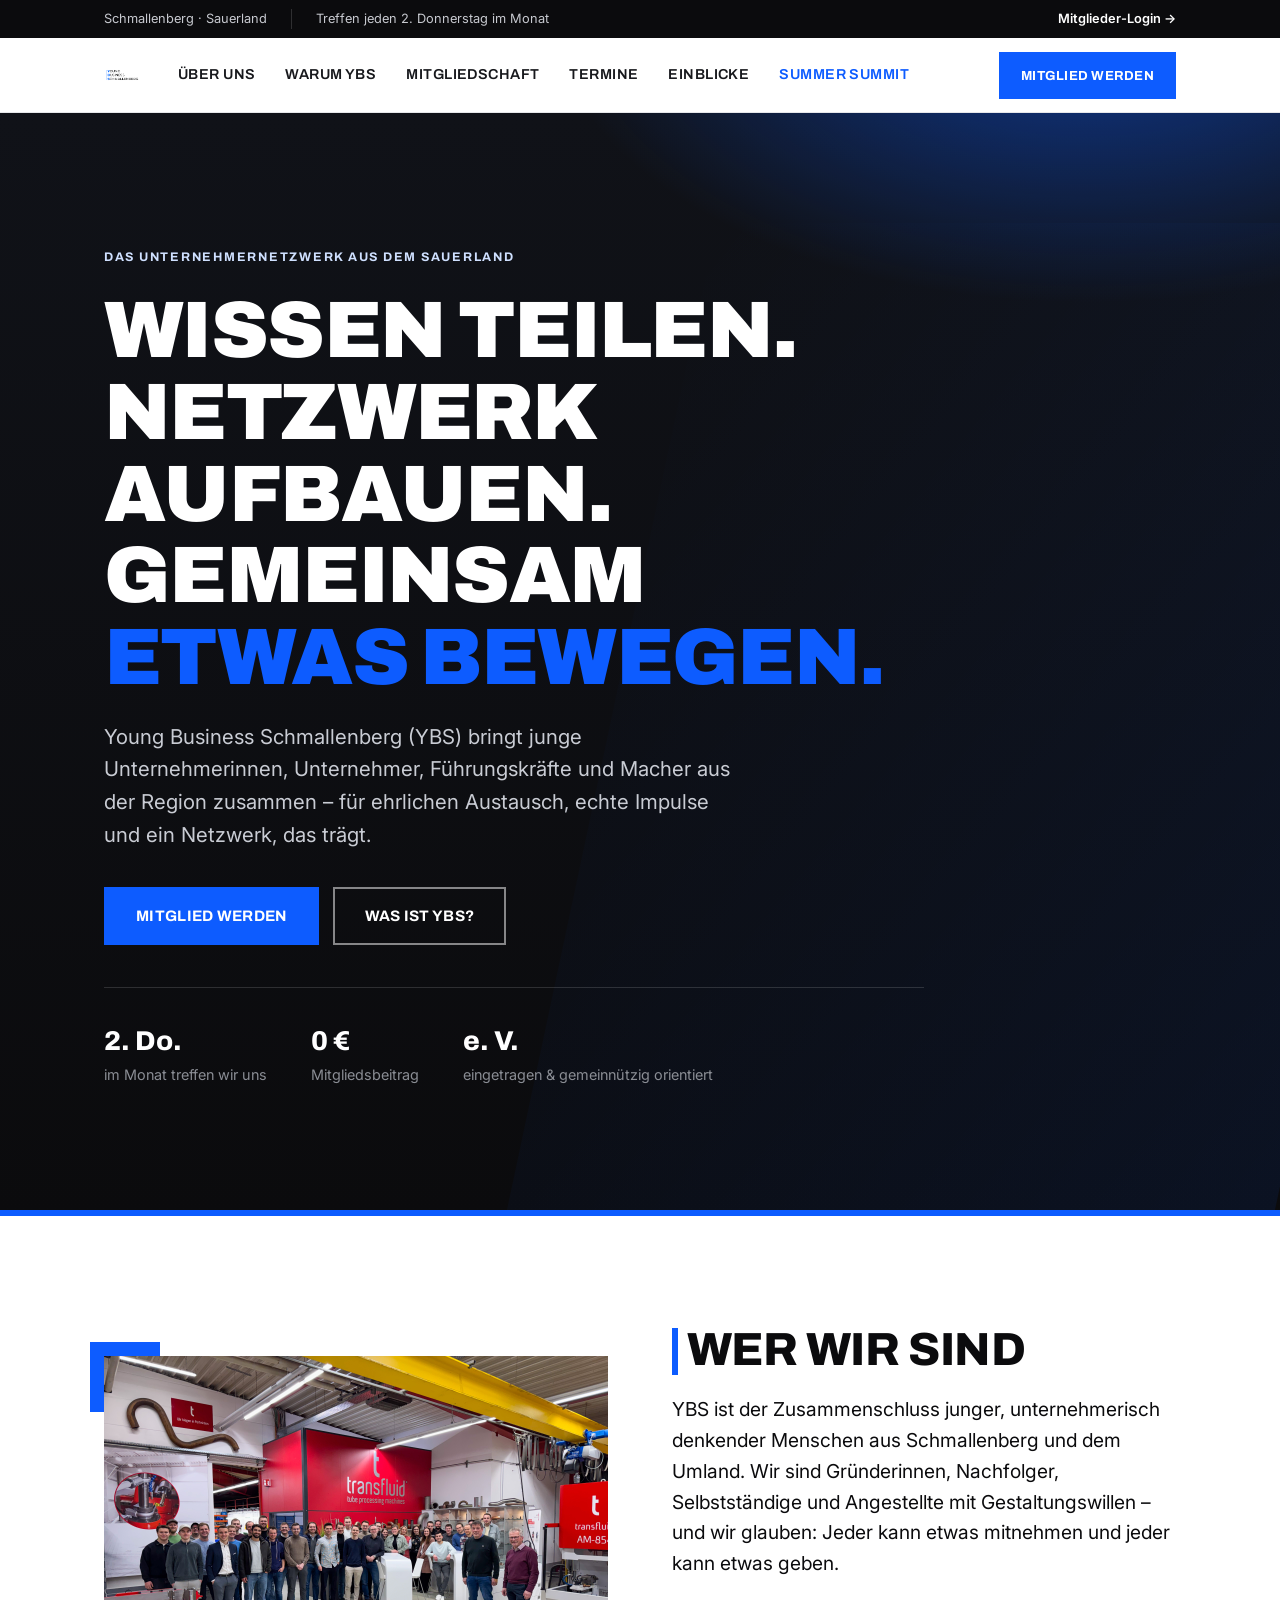
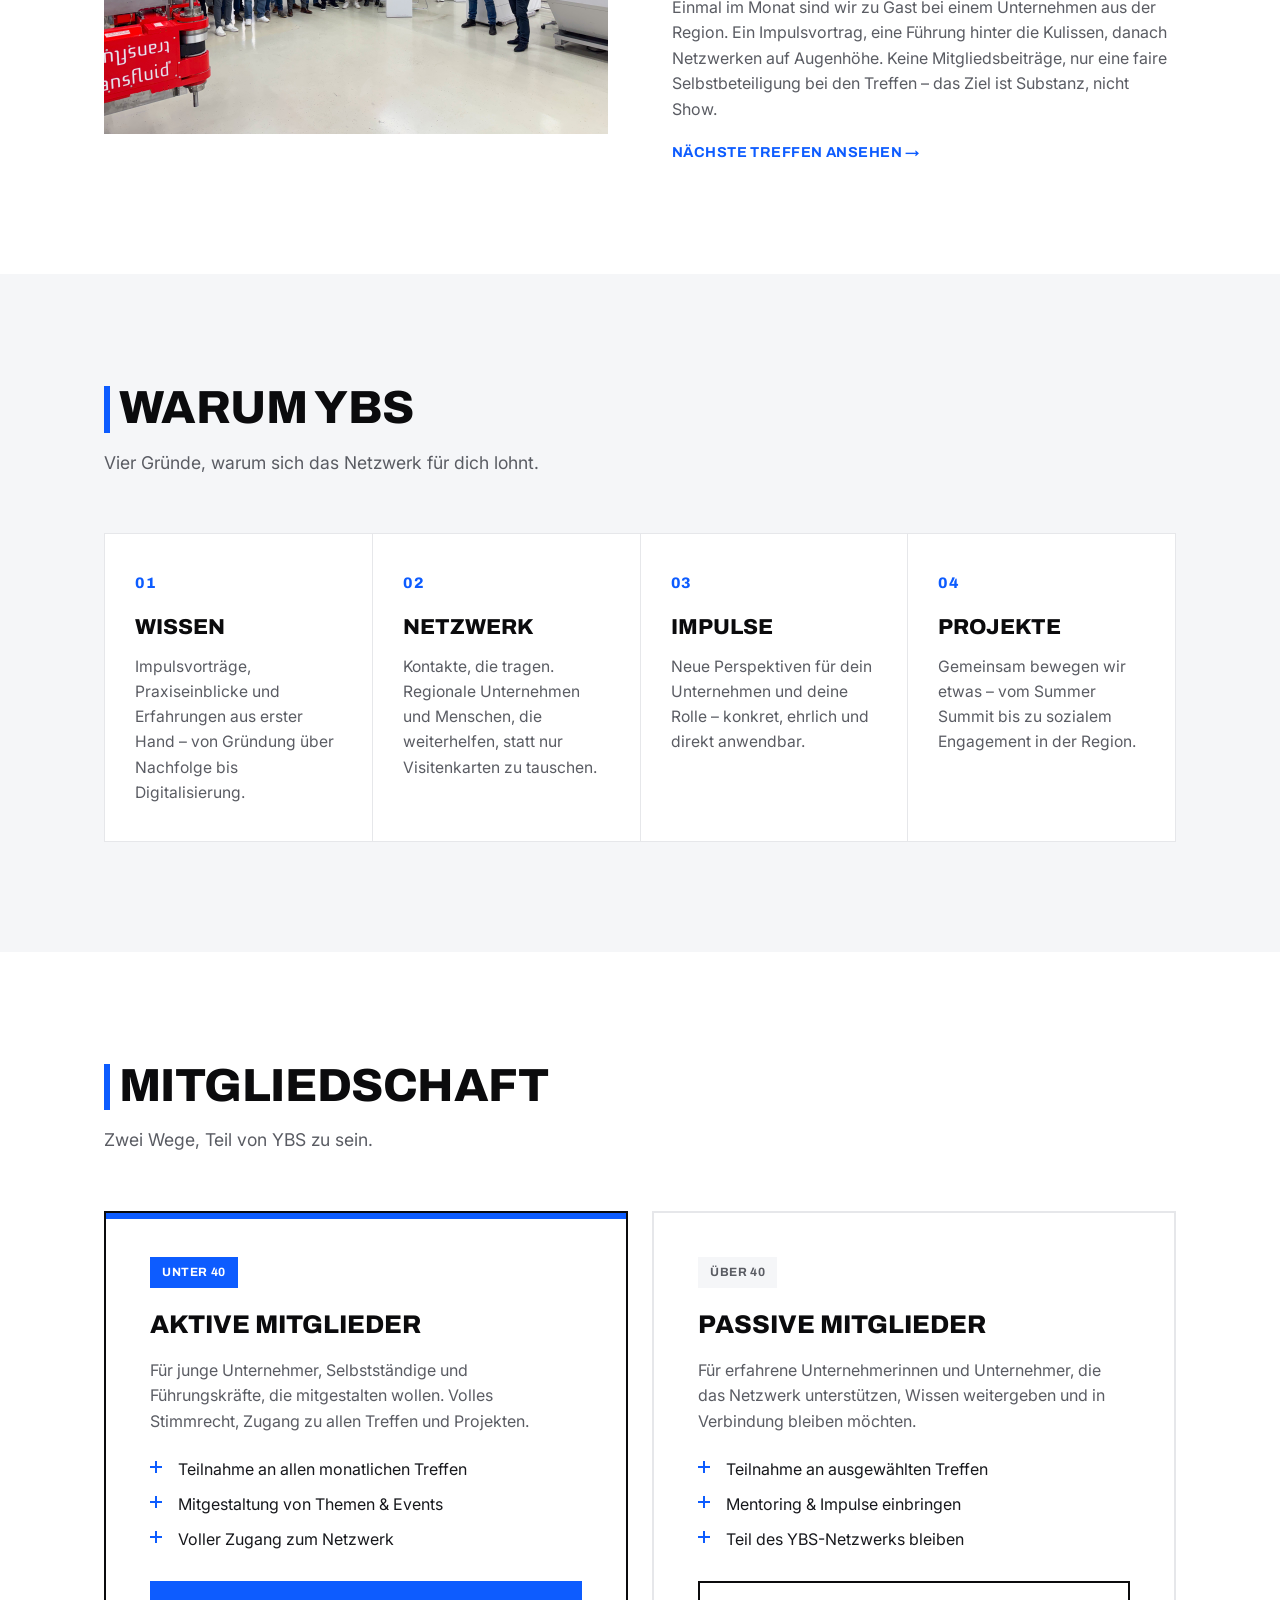
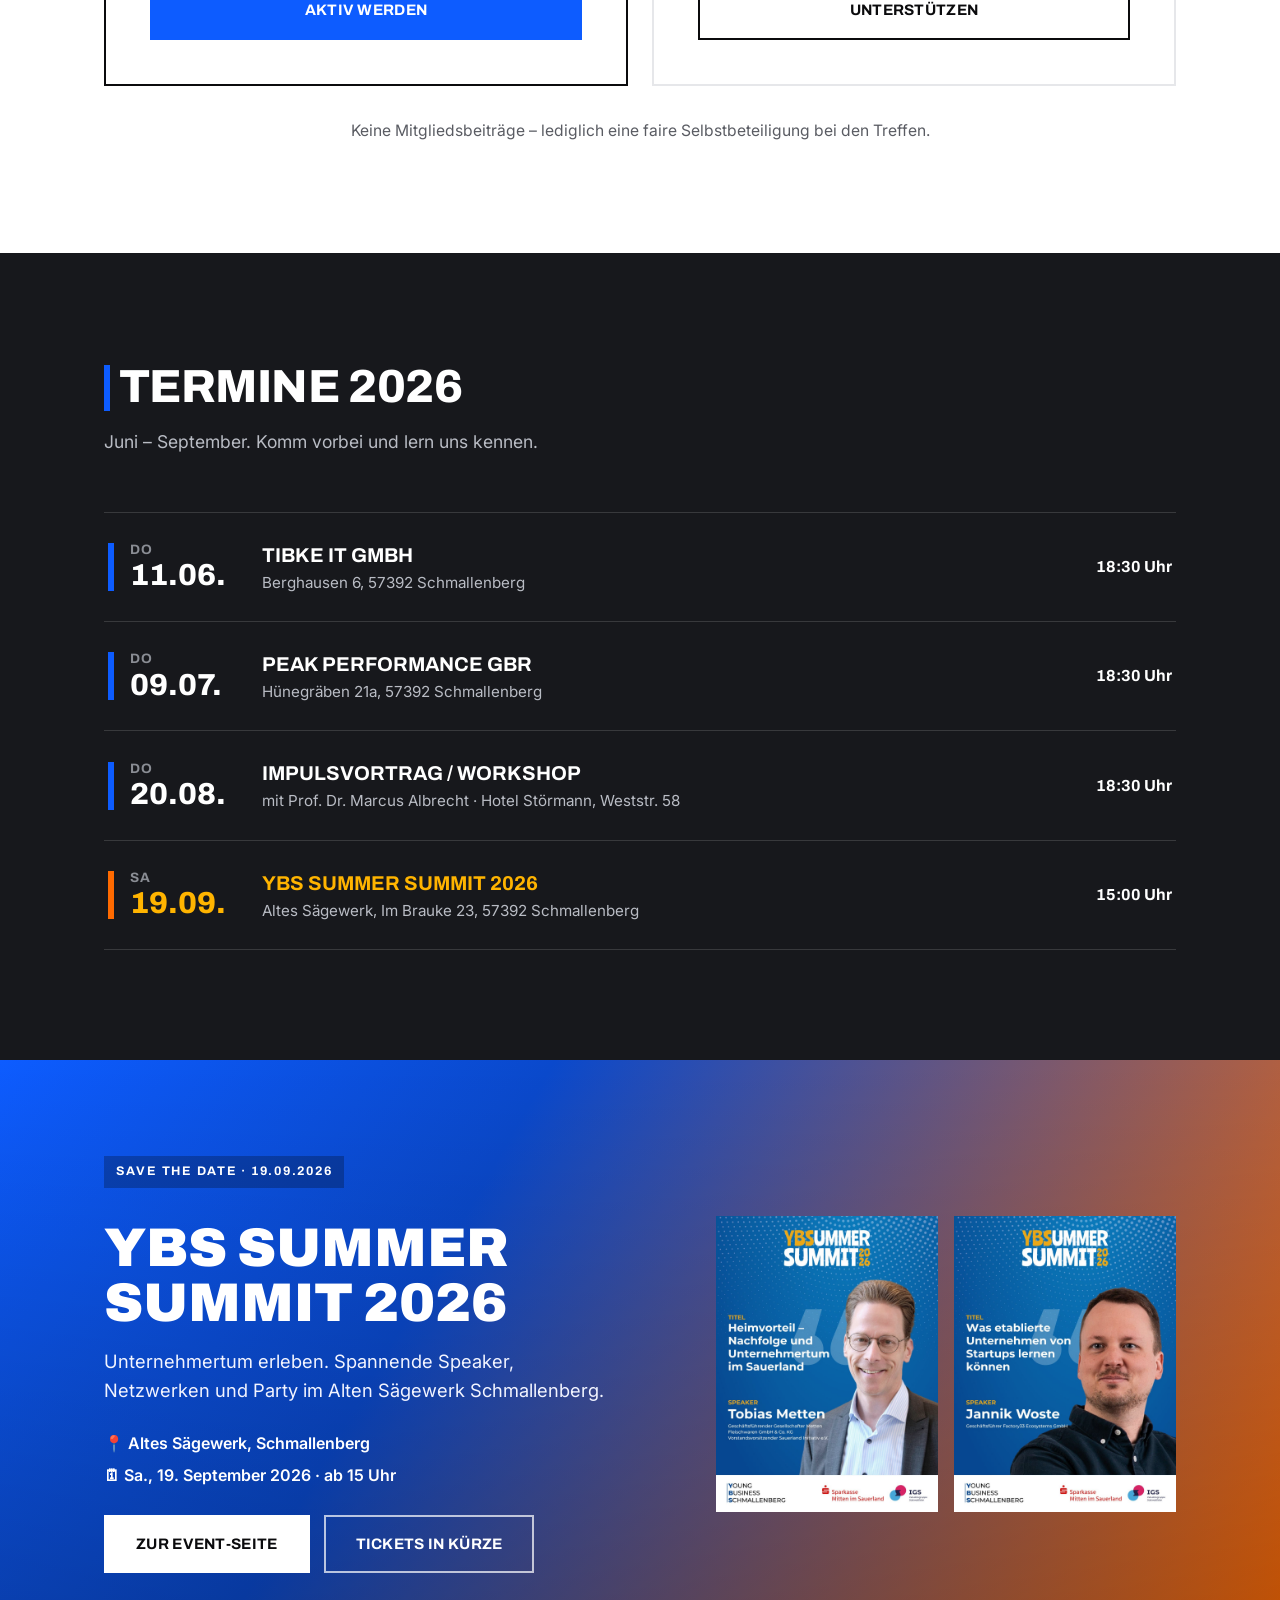
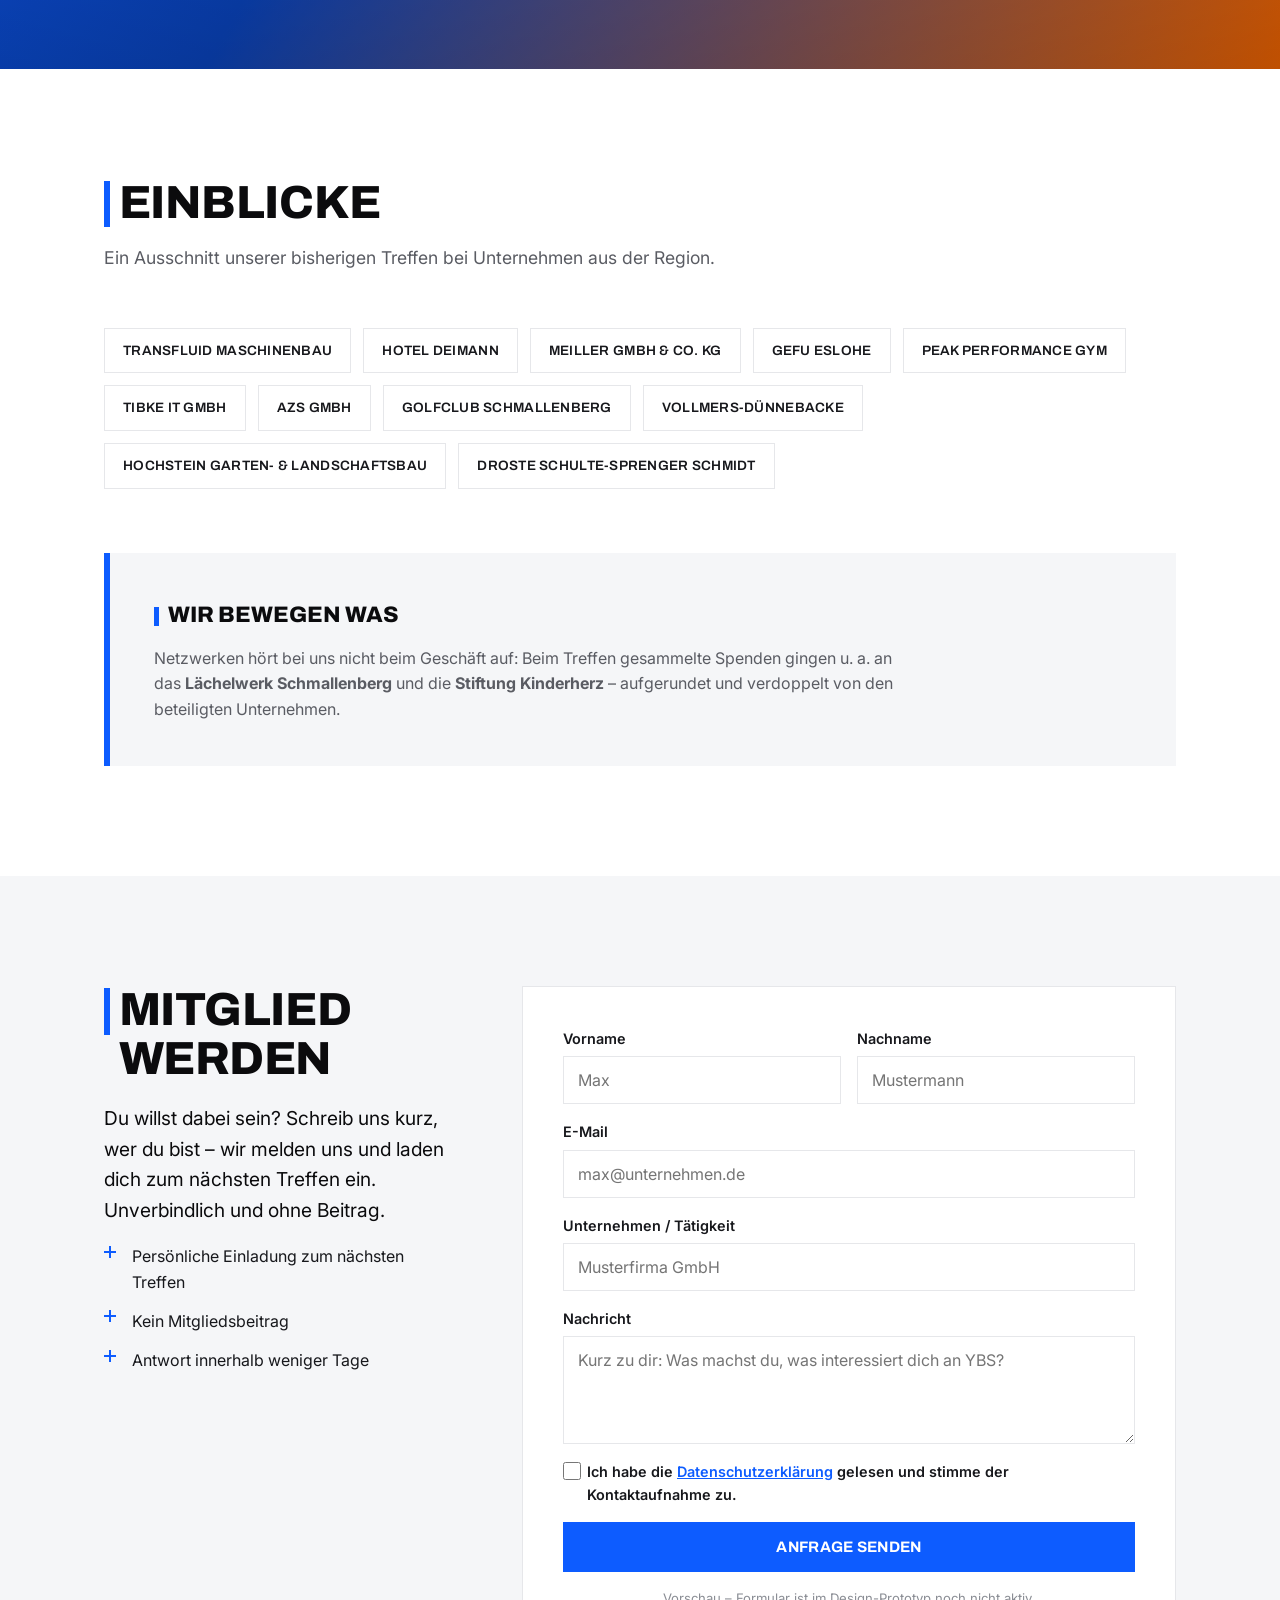
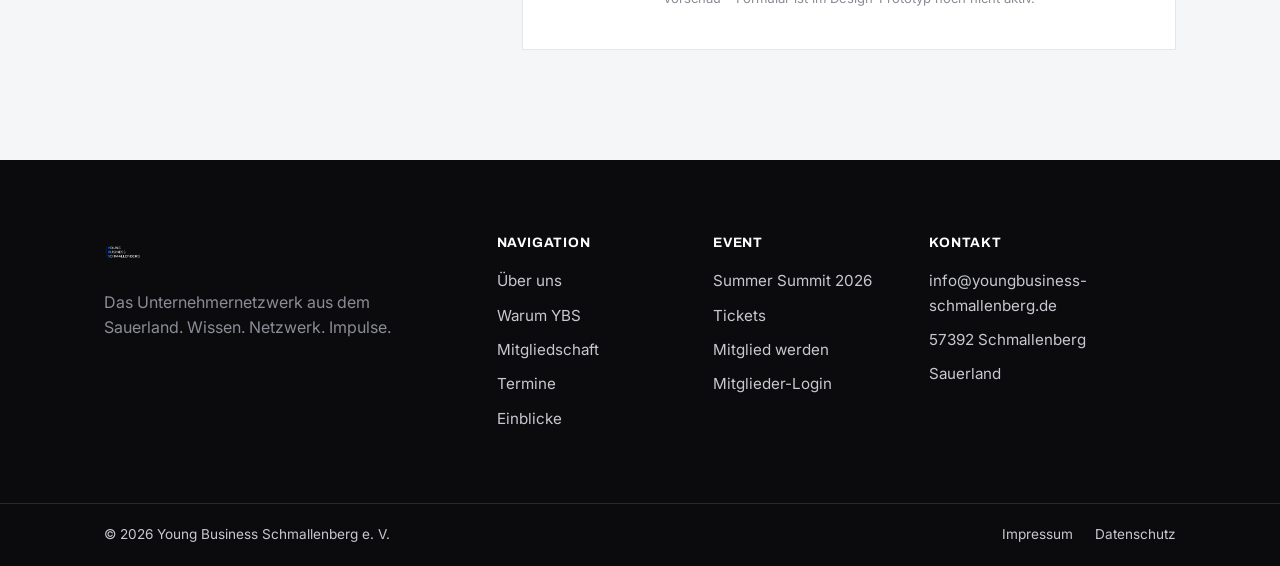
==== hauptseite.html @ 800a314a "Event-Seite als Startseite der Subdomain; YBS-Hauptseite als hauptseite.html in Reserve Co-Authored-" ====
<!doctype html>
<html lang="de">
<head>
  <meta charset="utf-8" />
  <meta name="viewport" content="width=device-width, initial-scale=1" />
  <title>Young Business Schmallenberg – Wissen. Netzwerk. Impulse.</title>
  <meta name="description" content="Young Business Schmallenberg (YBS) – das Netzwerk für junge Unternehmerinnen, Unternehmer und Macher im Sauerland. Wissen teilen, Netzwerk aufbauen, gemeinsam etwas bewegen." />
  <link rel="preconnect" href="https://fonts.googleapis.com" />
  <link rel="preconnect" href="https://fonts.gstatic.com" crossorigin />
  <link href="https://fonts.googleapis.com/css2?family=Archivo:wght@400;500;600;700;800;900&family=Inter:wght@400;500;600;700&display=swap" rel="stylesheet" />
  <link rel="stylesheet" href="styles.css" />
</head>
<body>

  <!-- ===== TOP BAR ===== -->
  <div class="topbar">
    <div class="container topbar__inner">
      <span class="topbar__item">Schmallenberg · Sauerland</span>
      <span class="topbar__item">Treffen jeden 2. Donnerstag im Monat</span>
      <a class="topbar__item topbar__login" href="#">Mitglieder-Login →</a>
    </div>
  </div>

  <!-- ===== HEADER / NAV ===== -->
  <header class="header" id="top">
    <div class="container header__inner">
      <a class="brand" href="#top" aria-label="Young Business Schmallenberg Startseite">
        <img src="assets/logo-ybs.png" alt="Young Business Schmallenberg" class="brand__logo" />
      </a>

      <nav class="nav" aria-label="Hauptnavigation">
        <a href="#ueber-uns">Über uns</a>
        <a href="#warum">Warum YBS</a>
        <a href="#mitgliedschaft">Mitgliedschaft</a>
        <a href="#termine">Termine</a>
        <a href="#einblicke">Einblicke</a>
        <a href="#summer-summit" class="nav__accent">Summer Summit</a>
      </nav>

      <div class="header__actions">
        <a href="#mitglied-werden" class="btn btn--primary btn--sm">Mitglied werden</a>
        <button class="nav-toggle" aria-label="Menü öffnen" aria-expanded="false">
          <span></span><span></span><span></span>
        </button>
      </div>
    </div>
  </header>

  <!-- ===== HERO ===== -->
  <section class="hero">
    <div class="container hero__inner">
      <div class="hero__content">
        <span class="eyebrow eyebrow--light">Das Unternehmernetzwerk aus dem Sauerland</span>
        <h1 class="hero__title">
          Wissen teilen.<br />
          Netzwerk aufbauen.<br />
          Gemeinsam <span class="accent-word">etwas bewegen.</span>
        </h1>
        <p class="hero__lead">
          Young Business Schmallenberg (YBS) bringt junge Unternehmerinnen,
          Unternehmer, Führungskräfte und Macher aus der Region zusammen –
          für ehrlichen Austausch, echte Impulse und ein Netzwerk, das trägt.
        </p>
        <div class="hero__actions">
          <a href="#mitglied-werden" class="btn btn--primary">Mitglied werden</a>
          <a href="#warum" class="btn btn--ghost-light">Was ist YBS?</a>
        </div>
        <ul class="hero__stats">
          <li><strong>2.&nbsp;Do.</strong><span>im Monat treffen wir uns</span></li>
          <li><strong>0&nbsp;€</strong><span>Mitgliedsbeitrag</span></li>
          <li><strong>e.&nbsp;V.</strong><span>eingetragen &amp; gemeinnützig orientiert</span></li>
        </ul>
      </div>
    </div>
    <div class="hero__bar"></div>
  </section>

  <!-- ===== ÜBER UNS ===== -->
  <section class="section" id="ueber-uns">
    <div class="container grid-2">
      <div class="media">
        <img src="assets/gruppe-transfluid.jpg" alt="YBS Gruppe beim Firmenbesuch" />
      </div>
      <div class="grid-2__text">
        <h2 class="headline"><span class="bar"></span>Wer wir sind</h2>
        <p class="lead">
          YBS ist der Zusammenschluss junger, unternehmerisch denkender Menschen
          aus Schmallenberg und dem Umland. Wir sind Gründerinnen, Nachfolger,
          Selbstständige und Angestellte mit Gestaltungswillen – und wir glauben:
          Jeder kann etwas mitnehmen und jeder kann etwas geben.
        </p>
        <p>
          Einmal im Monat sind wir zu Gast bei einem Unternehmen aus der Region.
          Ein Impulsvortrag, eine Führung hinter die Kulissen, danach Netzwerken
          auf Augenhöhe. Keine Mitgliedsbeiträge, nur eine faire Selbstbeteiligung
          bei den Treffen – das Ziel ist Substanz, nicht Show.
        </p>
        <a href="#termine" class="link-arrow">Nächste Treffen ansehen →</a>
      </div>
    </div>
  </section>

  <!-- ===== WARUM YBS ===== -->
  <section class="section section--tint" id="warum">
    <div class="container">
      <div class="section__head">
        <h2 class="headline"><span class="bar"></span>Warum YBS</h2>
        <p class="section__sub">Vier Gründe, warum sich das Netzwerk für dich lohnt.</p>
      </div>
      <div class="cards">
        <article class="card">
          <span class="card__num">01</span>
          <h3>Wissen</h3>
          <p>Impulsvorträge, Praxiseinblicke und Erfahrungen aus erster Hand – von Gründung über Nachfolge bis Digitalisierung.</p>
        </article>
        <article class="card">
          <span class="card__num">02</span>
          <h3>Netzwerk</h3>
          <p>Kontakte, die tragen. Regionale Unternehmen und Menschen, die weiterhelfen, statt nur Visitenkarten zu tauschen.</p>
        </article>
        <article class="card">
          <span class="card__num">03</span>
          <h3>Impulse</h3>
          <p>Neue Perspektiven für dein Unternehmen und deine Rolle – konkret, ehrlich und direkt anwendbar.</p>
        </article>
        <article class="card">
          <span class="card__num">04</span>
          <h3>Projekte</h3>
          <p>Gemeinsam bewegen wir etwas – vom Summer Summit bis zu sozialem Engagement in der Region.</p>
        </article>
      </div>
    </div>
  </section>

  <!-- ===== MITGLIEDSCHAFT ===== -->
  <section class="section" id="mitgliedschaft">
    <div class="container">
      <div class="section__head">
        <h2 class="headline"><span class="bar"></span>Mitgliedschaft</h2>
        <p class="section__sub">Zwei Wege, Teil von YBS zu sein.</p>
      </div>
      <div class="tiers">
        <article class="tier tier--active">
          <span class="tier__tag">Unter 40</span>
          <h3>Aktive Mitglieder</h3>
          <p>Für junge Unternehmer, Selbstständige und Führungskräfte, die mitgestalten wollen. Volles Stimmrecht, Zugang zu allen Treffen und Projekten.</p>
          <ul class="ticks">
            <li>Teilnahme an allen monatlichen Treffen</li>
            <li>Mitgestaltung von Themen &amp; Events</li>
            <li>Voller Zugang zum Netzwerk</li>
          </ul>
          <a href="#mitglied-werden" class="btn btn--primary btn--block">Aktiv werden</a>
        </article>
        <article class="tier">
          <span class="tier__tag">Über 40</span>
          <h3>Passive Mitglieder</h3>
          <p>Für erfahrene Unternehmerinnen und Unternehmer, die das Netzwerk unterstützen, Wissen weitergeben und in Verbindung bleiben möchten.</p>
          <ul class="ticks">
            <li>Teilnahme an ausgewählten Treffen</li>
            <li>Mentoring &amp; Impulse einbringen</li>
            <li>Teil des YBS-Netzwerks bleiben</li>
          </ul>
          <a href="#mitglied-werden" class="btn btn--outline btn--block">Unterstützen</a>
        </article>
      </div>
      <p class="tiers__note">Keine Mitgliedsbeiträge – lediglich eine faire Selbstbeteiligung bei den Treffen.</p>
    </div>
  </section>

  <!-- ===== TERMINE ===== -->
  <section class="section section--dark" id="termine">
    <div class="container">
      <div class="section__head section__head--light">
        <h2 class="headline headline--light"><span class="bar"></span>Termine 2026</h2>
        <p class="section__sub section__sub--light">Juni – September. Komm vorbei und lern uns kennen.</p>
      </div>
      <ul class="termine">
        <li class="termin">
          <div class="termin__date"><span class="termin__day">DO</span><span class="termin__num">11.06.</span></div>
          <div class="termin__body">
            <h3>Tibke IT GmbH</h3>
            <p>Berghausen 6, 57392 Schmallenberg</p>
          </div>
          <div class="termin__time">18:30 Uhr</div>
        </li>
        <li class="termin">
          <div class="termin__date"><span class="termin__day">DO</span><span class="termin__num">09.07.</span></div>
          <div class="termin__body">
            <h3>Peak Performance GbR</h3>
            <p>Hünegräben 21a, 57392 Schmallenberg</p>
          </div>
          <div class="termin__time">18:30 Uhr</div>
        </li>
        <li class="termin">
          <div class="termin__date"><span class="termin__day">DO</span><span class="termin__num">20.08.</span></div>
          <div class="termin__body">
            <h3>Impulsvortrag / Workshop</h3>
            <p>mit Prof. Dr. Marcus Albrecht · Hotel Störmann, Weststr. 58</p>
          </div>
          <div class="termin__time">18:30 Uhr</div>
        </li>
        <li class="termin termin--highlight">
          <div class="termin__date"><span class="termin__day">SA</span><span class="termin__num">19.09.</span></div>
          <div class="termin__body">
            <h3>YBS Summer Summit 2026</h3>
            <p>Altes Sägewerk, Im Brauke 23, 57392 Schmallenberg</p>
          </div>
          <div class="termin__time">15:00 Uhr</div>
        </li>
      </ul>
    </div>
  </section>

  <!-- ===== SUMMER SUMMIT CTA ===== -->
  <section class="summit" id="summer-summit">
    <div class="container summit__inner">
      <div class="summit__content">
        <span class="eyebrow eyebrow--summit">Save the Date · 19.09.2026</span>
        <h2 class="summit__title">YBS Summer Summit 2026</h2>
        <p class="summit__lead">Unternehmertum erleben. Spannende Speaker, Netzwerken und Party im Alten Sägewerk Schmallenberg.</p>
        <div class="summit__meta">
          <span>📍 Altes Sägewerk, Schmallenberg</span>
          <span>🗓 Sa., 19. September 2026 · ab 15 Uhr</span>
        </div>
        <div class="summit__actions">
          <a href="index.html" class="btn btn--summit">Zur Event-Seite</a>
          <a href="index.html#tickets" class="btn btn--ghost-summit">Tickets in Kürze</a>
        </div>
      </div>
      <div class="summit__speakers">
        <figure class="speaker">
          <img src="assets/ss-speaker-metten.jpg" alt="Speaker Tobias Metten – YBS Summer Summit 2026" />
        </figure>
        <figure class="speaker">
          <img src="assets/ss-speaker-woste.jpg" alt="Speaker Jannik Woste – YBS Summer Summit 2026" />
        </figure>
      </div>
    </div>
  </section>

  <!-- ===== EINBLICKE ===== -->
  <section class="section" id="einblicke">
    <div class="container">
      <div class="section__head">
        <h2 class="headline"><span class="bar"></span>Einblicke</h2>
        <p class="section__sub">Ein Ausschnitt unserer bisherigen Treffen bei Unternehmen aus der Region.</p>
      </div>
      <div class="chips">
        <span class="chip">transfluid Maschinenbau</span>
        <span class="chip">Hotel Deimann</span>
        <span class="chip">MEILLER GmbH &amp; Co. KG</span>
        <span class="chip">GEFU Eslohe</span>
        <span class="chip">PEAK Performance Gym</span>
        <span class="chip">Tibke IT GmbH</span>
        <span class="chip">AZS GmbH</span>
        <span class="chip">Golfclub Schmallenberg</span>
        <span class="chip">Vollmers-Dünnebacke</span>
        <span class="chip">Hochstein Garten- &amp; Landschaftsbau</span>
        <span class="chip">Droste Schulte-Sprenger Schmidt</span>
      </div>
      <div class="engagement">
        <h3><span class="bar bar--sm"></span>Wir bewegen was</h3>
        <p>Netzwerken hört bei uns nicht beim Geschäft auf: Beim Treffen gesammelte Spenden gingen u.&nbsp;a. an das <strong>Lächelwerk Schmallenberg</strong> und die <strong>Stiftung Kinderherz</strong> – aufgerundet und verdoppelt von den beteiligten Unternehmen.</p>
      </div>
    </div>
  </section>

  <!-- ===== MITGLIED WERDEN ===== -->
  <section class="section section--tint" id="mitglied-werden">
    <div class="container grid-2 grid-2--form">
      <div class="grid-2__text">
        <h2 class="headline"><span class="bar"></span>Mitglied werden</h2>
        <p class="lead">Du willst dabei sein? Schreib uns kurz, wer du bist – wir melden uns und laden dich zum nächsten Treffen ein. Unverbindlich und ohne Beitrag.</p>
        <ul class="ticks ticks--spaced">
          <li>Persönliche Einladung zum nächsten Treffen</li>
          <li>Kein Mitgliedsbeitrag</li>
          <li>Antwort innerhalb weniger Tage</li>
        </ul>
      </div>
      <form class="form" onsubmit="return false;">
        <div class="form__row">
          <label>Vorname
            <input type="text" name="vorname" placeholder="Max" />
          </label>
          <label>Nachname
            <input type="text" name="nachname" placeholder="Mustermann" />
          </label>
        </div>
        <label>E-Mail
          <input type="email" name="email" placeholder="max@unternehmen.de" />
        </label>
        <label>Unternehmen / Tätigkeit
          <input type="text" name="firma" placeholder="Musterfirma GmbH" />
        </label>
        <label>Nachricht
          <textarea name="nachricht" rows="4" placeholder="Kurz zu dir: Was machst du, was interessiert dich an YBS?"></textarea>
        </label>
        <label class="checkbox">
          <input type="checkbox" name="datenschutz" />
          <span>Ich habe die <a href="#">Datenschutzerklärung</a> gelesen und stimme der Kontaktaufnahme zu.</span>
        </label>
        <button type="submit" class="btn btn--primary btn--block">Anfrage senden</button>
        <p class="form__hint">Vorschau – Formular ist im Design-Prototyp noch nicht aktiv.</p>
      </form>
    </div>
  </section>

  <!-- ===== FOOTER ===== -->
  <footer class="footer">
    <div class="container footer__inner">
      <div class="footer__brand">
        <img src="assets/logo-ybs-weiss.png" alt="Young Business Schmallenberg" class="footer__logo" />
        <p>Das Unternehmernetzwerk aus dem Sauerland. Wissen. Netzwerk. Impulse.</p>
      </div>
      <div class="footer__col">
        <h4>Navigation</h4>
        <ul>
          <li><a href="#ueber-uns">Über uns</a></li>
          <li><a href="#warum">Warum YBS</a></li>
          <li><a href="#mitgliedschaft">Mitgliedschaft</a></li>
          <li><a href="#termine">Termine</a></li>
          <li><a href="#einblicke">Einblicke</a></li>
        </ul>
      </div>
      <div class="footer__col">
        <h4>Event</h4>
        <ul>
          <li><a href="index.html">Summer Summit 2026</a></li>
          <li><a href="index.html#tickets">Tickets</a></li>
          <li><a href="#mitglied-werden">Mitglied werden</a></li>
          <li><a href="#">Mitglieder-Login</a></li>
        </ul>
      </div>
      <div class="footer__col">
        <h4>Kontakt</h4>
        <ul>
          <li><a href="mailto:info@youngbusiness-schmallenberg.de">info@youngbusiness-schmallenberg.de</a></li>
          <li>57392 Schmallenberg</li>
          <li>Sauerland</li>
        </ul>
      </div>
    </div>
    <div class="footer__bottom">
      <div class="container footer__bottom-inner">
        <span>© 2026 Young Business Schmallenberg e.&nbsp;V.</span>
        <nav class="footer__legal">
          <a href="#">Impressum</a>
          <a href="#">Datenschutz</a>
        </nav>
      </div>
    </div>
  </footer>

  <script>
    // Mobile-Navigation
    const toggle = document.querySelector('.nav-toggle');
    const nav = document.querySelector('.nav');
    toggle.addEventListener('click', () => {
      const open = document.body.classList.toggle('nav-open');
      toggle.setAttribute('aria-expanded', open);
    });
    nav.addEventListener('click', (e) => {
      if (e.target.tagName === 'A') {
        document.body.classList.remove('nav-open');
        toggle.setAttribute('aria-expanded', false);
      }
    });

    // Header-Schatten beim Scrollen
    const header = document.querySelector('.header');
    const onScroll = () => header.classList.toggle('header--scrolled', window.scrollY > 8);
    onScroll();
    window.addEventListener('scroll', onScroll, { passive: true });

    // Reveal-Animation
    const io = new IntersectionObserver((entries) => {
      entries.forEach(entry => {
        if (entry.isIntersecting) { entry.target.classList.add('is-visible'); io.unobserve(entry.target); }
      });
    }, { threshold: 0.12 });
    document.querySelectorAll('.section, .hero__content').forEach(el => { el.classList.add('reveal'); io.observe(el); });
  </script>
</body>
</html>
---- styles.css ----
/* ============================================================
   YBS – Young Business Schmallenberg
   Statische Design-Vorschau · Hauptmarke
   Designsprache: kantig, klare Linien, keine Rundungen
   ============================================================ */

:root{
  --blue:#0d5cff;
  --blue-dark:#0a49cc;
  --ink:#0b0b0d;
  --anthracite:#17181c;
  --grey:#5a5c63;
  --grey-light:#8a8d94;
  --line:#e6e7ea;
  --tint:#f5f6f8;
  --white:#ffffff;
  --summit:#ff6a00;
  --summit-2:#ffb400;
  --maxw:1200px;
  --pad:clamp(20px,5vw,64px);
  --font-head:'Archivo','Inter',system-ui,sans-serif;
  --font-body:'Inter',system-ui,-apple-system,'Segoe UI',sans-serif;
}

*{box-sizing:border-box;margin:0;padding:0}
html{scroll-behavior:smooth}
body{
  font-family:var(--font-body);
  color:var(--ink);
  background:var(--white);
  line-height:1.6;
  -webkit-font-smoothing:antialiased;
  overflow-x:hidden;
}
img{max-width:100%;display:block}
a{color:inherit;text-decoration:none}
button{font-family:inherit;cursor:pointer;border:0;background:none}

.container{width:100%;max-width:var(--maxw);margin-inline:auto;padding-inline:var(--pad)}

/* ---------- Buttons ---------- */
.btn{
  display:inline-flex;align-items:center;justify-content:center;
  font-family:var(--font-head);
  font-weight:700;font-size:.95rem;letter-spacing:.02em;
  text-transform:uppercase;
  padding:15px 30px;border-radius:0;
  transition:transform .15s ease, background .2s ease, color .2s ease, border-color .2s ease;
  border:2px solid transparent;
}
.btn--sm{padding:11px 20px;font-size:.82rem}
.btn--block{width:100%}
.btn--primary{background:var(--blue);color:#fff}
.btn--primary:hover{background:var(--blue-dark)}
.btn--outline{border-color:var(--ink);color:var(--ink)}
.btn--outline:hover{background:var(--ink);color:#fff}
.btn--ghost-light{border-color:rgba(255,255,255,.5);color:#fff}
.btn--ghost-light:hover{background:#fff;color:var(--ink);border-color:#fff}
.btn:hover{transform:translateY(-2px)}

/* ---------- Signature: blauer Balken ---------- */
.bar{
  display:inline-block;width:6px;height:1em;background:var(--blue);
  margin-right:.55rem;transform:translateY(2px);flex:none;
}
.bar--sm{height:.85em;width:5px}

.headline{
  font-family:var(--font-head);
  font-weight:800;letter-spacing:-.01em;
  font-size:clamp(1.9rem,4vw,2.9rem);
  line-height:1.05;text-transform:uppercase;
  display:flex;align-items:flex-start;
}
.headline--light{color:#fff}
.eyebrow{
  display:inline-block;font-family:var(--font-head);
  font-weight:700;text-transform:uppercase;letter-spacing:.14em;
  font-size:.78rem;color:var(--blue);margin-bottom:1rem;
}
.eyebrow--light{color:#cfe0ff}
.accent-word{color:var(--blue)}

/* ---------- Top bar ---------- */
.topbar{background:var(--ink);color:#c7c9cf;font-size:.8rem}
.topbar__inner{display:flex;gap:24px;align-items:center;height:38px}
.topbar__item{white-space:nowrap}
.topbar__item + .topbar__item{padding-left:24px;border-left:1px solid rgba(255,255,255,.15)}
.topbar__login{margin-left:auto;color:#fff;font-weight:600;padding-left:0;border:0!important}
.topbar__login:hover{color:var(--blue)}
@media(max-width:720px){.topbar__item:not(.topbar__login){display:none}.topbar__login{margin-left:0}}

/* ---------- Header / Nav ---------- */
.header{position:sticky;top:0;z-index:50;background:#fff;border-bottom:1px solid var(--line);transition:box-shadow .2s ease}
.header--scrolled{box-shadow:0 6px 24px rgba(0,0,0,.06)}
.header__inner{display:flex;align-items:center;gap:24px;height:74px}
.brand__logo{height:38px;width:auto}
.nav{display:flex;gap:30px;margin-left:12px}
.nav a{
  font-family:var(--font-head);font-weight:600;font-size:.9rem;
  text-transform:uppercase;letter-spacing:.03em;color:var(--anthracite);
  padding:6px 0;position:relative;
}
.nav a::after{content:"";position:absolute;left:0;bottom:0;height:2px;width:0;background:var(--blue);transition:width .2s ease}
.nav a:hover::after{width:100%}
.nav__accent{color:var(--blue)!important}
.header__actions{display:flex;align-items:center;gap:14px;margin-left:auto}
.nav-toggle{display:none;flex-direction:column;gap:5px;padding:8px}
.nav-toggle span{width:24px;height:2px;background:var(--ink);transition:.25s}

@media(max-width:960px){
  .nav{
    position:fixed;inset:0 0 0 auto;top:0;width:min(320px,80vw);
    flex-direction:column;gap:6px;background:#fff;padding:100px 32px 32px;
    margin:0;border-left:1px solid var(--line);
    transform:translateX(100%);transition:transform .3s ease;box-shadow:-20px 0 40px rgba(0,0,0,.08);
  }
  .nav a{font-size:1.1rem;padding:12px 0;border-bottom:1px solid var(--line)}
  .nav a::after{display:none}
  .nav-toggle{display:flex}
  body.nav-open .nav{transform:translateX(0)}
  body.nav-open .nav-toggle span:nth-child(1){transform:translateY(7px) rotate(45deg)}
  body.nav-open .nav-toggle span:nth-child(2){opacity:0}
  body.nav-open .nav-toggle span:nth-child(3){transform:translateY(-7px) rotate(-45deg)}
  .header__actions .btn{display:none}
}

/* ---------- Hero ---------- */
.hero{position:relative;background:var(--ink);color:#fff;overflow:hidden}
.hero::before{
  content:"";position:absolute;inset:0;
  background:
    radial-gradient(900px 500px at 85% -10%, rgba(13,92,255,.55), transparent 60%),
    linear-gradient(180deg,#101218 0%, #0b0b0d 100%);
}
.hero::after{
  content:"";position:absolute;right:-5%;top:10%;width:60%;height:120%;
  background:linear-gradient(120deg,transparent,rgba(13,92,255,.10));
  transform:skewX(-12deg);pointer-events:none;
}
.hero__inner{position:relative;z-index:1;padding-block:clamp(70px,11vw,130px)}
.hero__content{max-width:820px}
.hero__title{
  font-family:var(--font-head);font-weight:900;text-transform:uppercase;
  font-size:clamp(2.4rem,6.5vw,5rem);line-height:1.02;letter-spacing:-.02em;margin:.4rem 0 1.4rem;
}
.hero__lead{font-size:clamp(1.05rem,1.6vw,1.3rem);color:#c9ccd4;max-width:640px}
.hero__actions{display:flex;flex-wrap:wrap;gap:14px;margin:2.2rem 0}
.hero__stats{list-style:none;display:flex;flex-wrap:wrap;gap:14px 44px;margin-top:2.6rem;padding-top:2rem;border-top:1px solid rgba(255,255,255,.14)}
.hero__stats li{display:flex;flex-direction:column}
.hero__stats strong{font-family:var(--font-head);font-weight:800;font-size:1.7rem;color:#fff}
.hero__stats span{font-size:.9rem;color:var(--grey-light)}
.hero__bar{position:absolute;left:0;bottom:0;width:100%;height:6px;background:var(--blue);z-index:2}

/* ---------- Sections ---------- */
.section{padding-block:clamp(60px,9vw,110px)}
.section--tint{background:var(--tint)}
.section--dark{background:var(--anthracite);color:#fff}
.section__head{max-width:760px;margin-bottom:clamp(34px,5vw,56px)}
.section__sub{color:var(--grey);font-size:1.1rem;margin-top:1rem}
.section__sub--light{color:#b9bcc4}
.section__head--light .headline{color:#fff}

/* ---------- Grid-2 ---------- */
.grid-2{display:grid;grid-template-columns:1fr 1fr;gap:clamp(32px,5vw,64px);align-items:center}
.grid-2--form{align-items:start}
.grid-2__text .lead{font-size:1.2rem;color:var(--ink);margin:1.2rem 0 1rem}
.grid-2__text p{color:var(--grey);margin-bottom:1rem}
.media{position:relative}
.media img{width:100%;aspect-ratio:4/3;object-fit:cover}
.media::before{content:"";position:absolute;left:-14px;top:-14px;width:70px;height:70px;background:var(--blue);z-index:-1}
.link-arrow{font-family:var(--font-head);font-weight:700;text-transform:uppercase;letter-spacing:.03em;font-size:.9rem;color:var(--blue);border-bottom:2px solid transparent;transition:.2s}
.link-arrow:hover{border-color:var(--blue)}
@media(max-width:820px){.grid-2{grid-template-columns:1fr}.media{order:-1}}

/* ---------- Cards ---------- */
.cards{display:grid;grid-template-columns:repeat(4,1fr);gap:1px;background:var(--line);border:1px solid var(--line)}
.card{background:#fff;padding:36px 30px;transition:background .2s ease,transform .2s ease}
.card__num{font-family:var(--font-head);font-weight:800;color:var(--blue);font-size:.95rem;letter-spacing:.05em}
.card h3{font-family:var(--font-head);font-weight:800;text-transform:uppercase;font-size:1.35rem;margin:.9rem 0 .6rem}
.card p{color:var(--grey);font-size:.98rem}
.card:hover{background:var(--ink);color:#fff}
.card:hover p{color:#c9ccd4}
.card:hover .card__num{color:var(--summit-2)}
@media(max-width:900px){.cards{grid-template-columns:repeat(2,1fr)}}
@media(max-width:520px){.cards{grid-template-columns:1fr}}

/* ---------- Mitgliedschaft ---------- */
.tiers{display:grid;grid-template-columns:1fr 1fr;gap:24px}
.tier{border:2px solid var(--line);padding:clamp(28px,4vw,44px);background:#fff;display:flex;flex-direction:column}
.tier--active{border-color:var(--ink);position:relative}
.tier--active::before{content:"";position:absolute;left:0;top:0;width:100%;height:6px;background:var(--blue)}
.tier__tag{align-self:flex-start;font-family:var(--font-head);font-weight:700;text-transform:uppercase;letter-spacing:.05em;font-size:.75rem;padding:6px 12px;background:var(--tint);color:var(--grey)}
.tier--active .tier__tag{background:var(--blue);color:#fff}
.tier h3{font-family:var(--font-head);font-weight:800;text-transform:uppercase;font-size:1.6rem;margin:1.1rem 0 .7rem}
.tier > p{color:var(--grey);margin-bottom:1.4rem}
.tier .btn{margin-top:auto}
.ticks{list-style:none;display:grid;gap:.6rem;margin-bottom:1.8rem}
.ticks li{position:relative;padding-left:28px;color:var(--anthracite)}
.ticks li::before{content:"";position:absolute;left:0;top:.55em;width:12px;height:2px;background:var(--blue)}
.ticks li::after{content:"";position:absolute;left:5px;top:calc(.55em - 5px);width:2px;height:12px;background:var(--blue)}
.ticks--spaced li{padding-top:2px;padding-bottom:2px}
.tiers__note{text-align:center;color:var(--grey);margin-top:2rem;font-size:.98rem}
@media(max-width:820px){.tiers{grid-template-columns:1fr}}

/* ---------- Termine ---------- */
.termine{list-style:none;display:grid;gap:0;border-top:1px solid rgba(255,255,255,.14)}
.termin{display:grid;grid-template-columns:130px 1fr auto;gap:24px;align-items:center;padding:26px 4px;border-bottom:1px solid rgba(255,255,255,.14);transition:padding-left .2s ease}
.termin:hover{padding-left:16px}
.termin__date{display:flex;flex-direction:column;line-height:1;border-left:6px solid var(--blue);padding-left:16px}
.termin__day{font-family:var(--font-head);font-weight:700;font-size:.85rem;color:var(--grey-light);letter-spacing:.1em}
.termin__num{font-family:var(--font-head);font-weight:800;font-size:1.9rem;color:#fff;margin-top:4px}
.termin__body h3{font-family:var(--font-head);font-weight:700;text-transform:uppercase;font-size:1.25rem;color:#fff}
.termin__body p{color:#b9bcc4;font-size:.95rem}
.termin__time{font-family:var(--font-head);font-weight:700;color:#fff;white-space:nowrap}
.termin--highlight .termin__date{border-color:var(--summit)}
.termin--highlight .termin__num,.termin--highlight .termin__body h3{color:var(--summit-2)}
@media(max-width:720px){
  .termin{grid-template-columns:96px 1fr;gap:16px}
  .termin__time{grid-column:2;color:var(--grey-light)}
  .termin__num{font-size:1.5rem}
}

/* ---------- Summer Summit CTA ---------- */
.summit{background:linear-gradient(120deg,#0d5cff 0%, #0a49cc 34%, #ff6a00 100%);color:#fff;position:relative;overflow:hidden}
.summit::before{content:"";position:absolute;inset:0;background:linear-gradient(180deg,transparent,rgba(0,0,0,.25))}
.summit__inner{position:relative;z-index:1;display:grid;grid-template-columns:1.2fr 1fr;gap:clamp(32px,5vw,60px);align-items:center;padding-block:clamp(56px,8vw,96px)}
.eyebrow--summit{color:#fff;background:rgba(0,0,0,.25);padding:6px 12px}
.summit__title{font-family:var(--font-head);font-weight:900;text-transform:uppercase;font-size:clamp(2rem,4.5vw,3.4rem);line-height:1.02;margin:1rem 0}
.summit__lead{font-size:1.15rem;max-width:520px;color:#f2f4ff}
.summit__meta{display:flex;flex-direction:column;gap:.4rem;margin:1.6rem 0;font-weight:600}
.summit__actions{display:flex;flex-wrap:wrap;gap:14px}
.btn--summit{background:#fff;color:var(--ink)}
.btn--summit:hover{background:var(--ink);color:#fff}
.btn--ghost-summit{border-color:rgba(255,255,255,.7);color:#fff}
.btn--ghost-summit:hover{background:#fff;color:var(--ink)}
.summit__speakers{display:grid;grid-template-columns:1fr 1fr;gap:16px}
.speaker{position:relative;overflow:hidden}
.speaker img{width:100%;aspect-ratio:3/4;object-fit:cover;filter:grayscale(.1)}
.speaker figcaption{position:absolute;left:0;bottom:0;width:100%;padding:14px 16px;background:linear-gradient(180deg,transparent,rgba(0,0,0,.8));display:flex;flex-direction:column}
.speaker figcaption strong{font-family:var(--font-head);text-transform:uppercase;font-size:1rem}
.speaker figcaption span{font-size:.8rem;color:#e0e2ea}
@media(max-width:820px){.summit__inner{grid-template-columns:1fr}}

/* ---------- Einblicke ---------- */
.chips{display:flex;flex-wrap:wrap;gap:12px}
.chip{font-family:var(--font-head);font-weight:600;text-transform:uppercase;letter-spacing:.02em;font-size:.85rem;padding:11px 18px;border:1px solid var(--line);color:var(--anthracite);transition:.2s;background:#fff}
.chip:hover{background:var(--ink);color:#fff;border-color:var(--ink)}
.engagement{margin-top:clamp(40px,6vw,64px);background:var(--tint);border-left:6px solid var(--blue);padding:clamp(28px,4vw,44px)}
.engagement h3{font-family:var(--font-head);font-weight:800;text-transform:uppercase;font-size:1.4rem;display:flex;align-items:center;margin-bottom:.8rem}
.engagement p{color:var(--grey);max-width:760px}

/* ---------- Form ---------- */
.form{background:#fff;border:1px solid var(--line);padding:clamp(24px,4vw,40px);display:grid;gap:16px}
.form__row{display:grid;grid-template-columns:1fr 1fr;gap:16px}
.form label{display:grid;gap:6px;font-weight:600;font-size:.9rem;color:var(--anthracite)}
.form input,.form textarea{
  font-family:inherit;font-size:1rem;padding:13px 14px;border:1px solid var(--line);border-radius:0;
  background:var(--white);color:var(--ink);transition:border-color .2s ease;
}
.form input:focus,.form textarea:focus{outline:none;border-color:var(--blue)}
.form textarea{resize:vertical}
.checkbox{grid-template-columns:auto 1fr;align-items:start;gap:10px;font-weight:400;color:var(--grey);font-size:.88rem}
.checkbox input{width:18px;height:18px;accent-color:var(--blue);margin-top:2px}
.checkbox a{color:var(--blue);text-decoration:underline}
.form__hint{font-size:.82rem;color:var(--grey-light);text-align:center}
@media(max-width:520px){.form__row{grid-template-columns:1fr}}

/* ---------- Footer ---------- */
.footer{background:var(--ink);color:#c7c9cf}
.footer__inner{display:grid;grid-template-columns:2fr 1fr 1fr 1.4fr;gap:40px;padding-block:clamp(48px,7vw,72px)}
.footer__logo{height:40px;width:auto;margin-bottom:18px}
.footer__brand p{color:var(--grey-light);max-width:320px}
.footer__col h4{font-family:var(--font-head);font-weight:700;text-transform:uppercase;letter-spacing:.06em;font-size:.85rem;color:#fff;margin-bottom:16px}
.footer__col ul{list-style:none;display:grid;gap:10px;font-size:.95rem}
.footer__col a:hover{color:var(--blue)}
.footer__bottom{border-top:1px solid rgba(255,255,255,.12)}
.footer__bottom-inner{display:flex;justify-content:space-between;align-items:center;padding-block:20px;font-size:.85rem;flex-wrap:wrap;gap:12px}
.footer__legal{display:flex;gap:22px}
.footer__legal a:hover{color:#fff}
@media(max-width:820px){.footer__inner{grid-template-columns:1fr 1fr}}
@media(max-width:520px){.footer__inner{grid-template-columns:1fr}}

/* ---------- Reveal-Animation ---------- */
.reveal{opacity:0;transform:translateY(24px);transition:opacity .6s ease, transform .6s ease}
.reveal.is-visible{opacity:1;transform:none}
@media(prefers-reduced-motion:reduce){.reveal{opacity:1;transform:none;transition:none}.btn:hover{transform:none}}
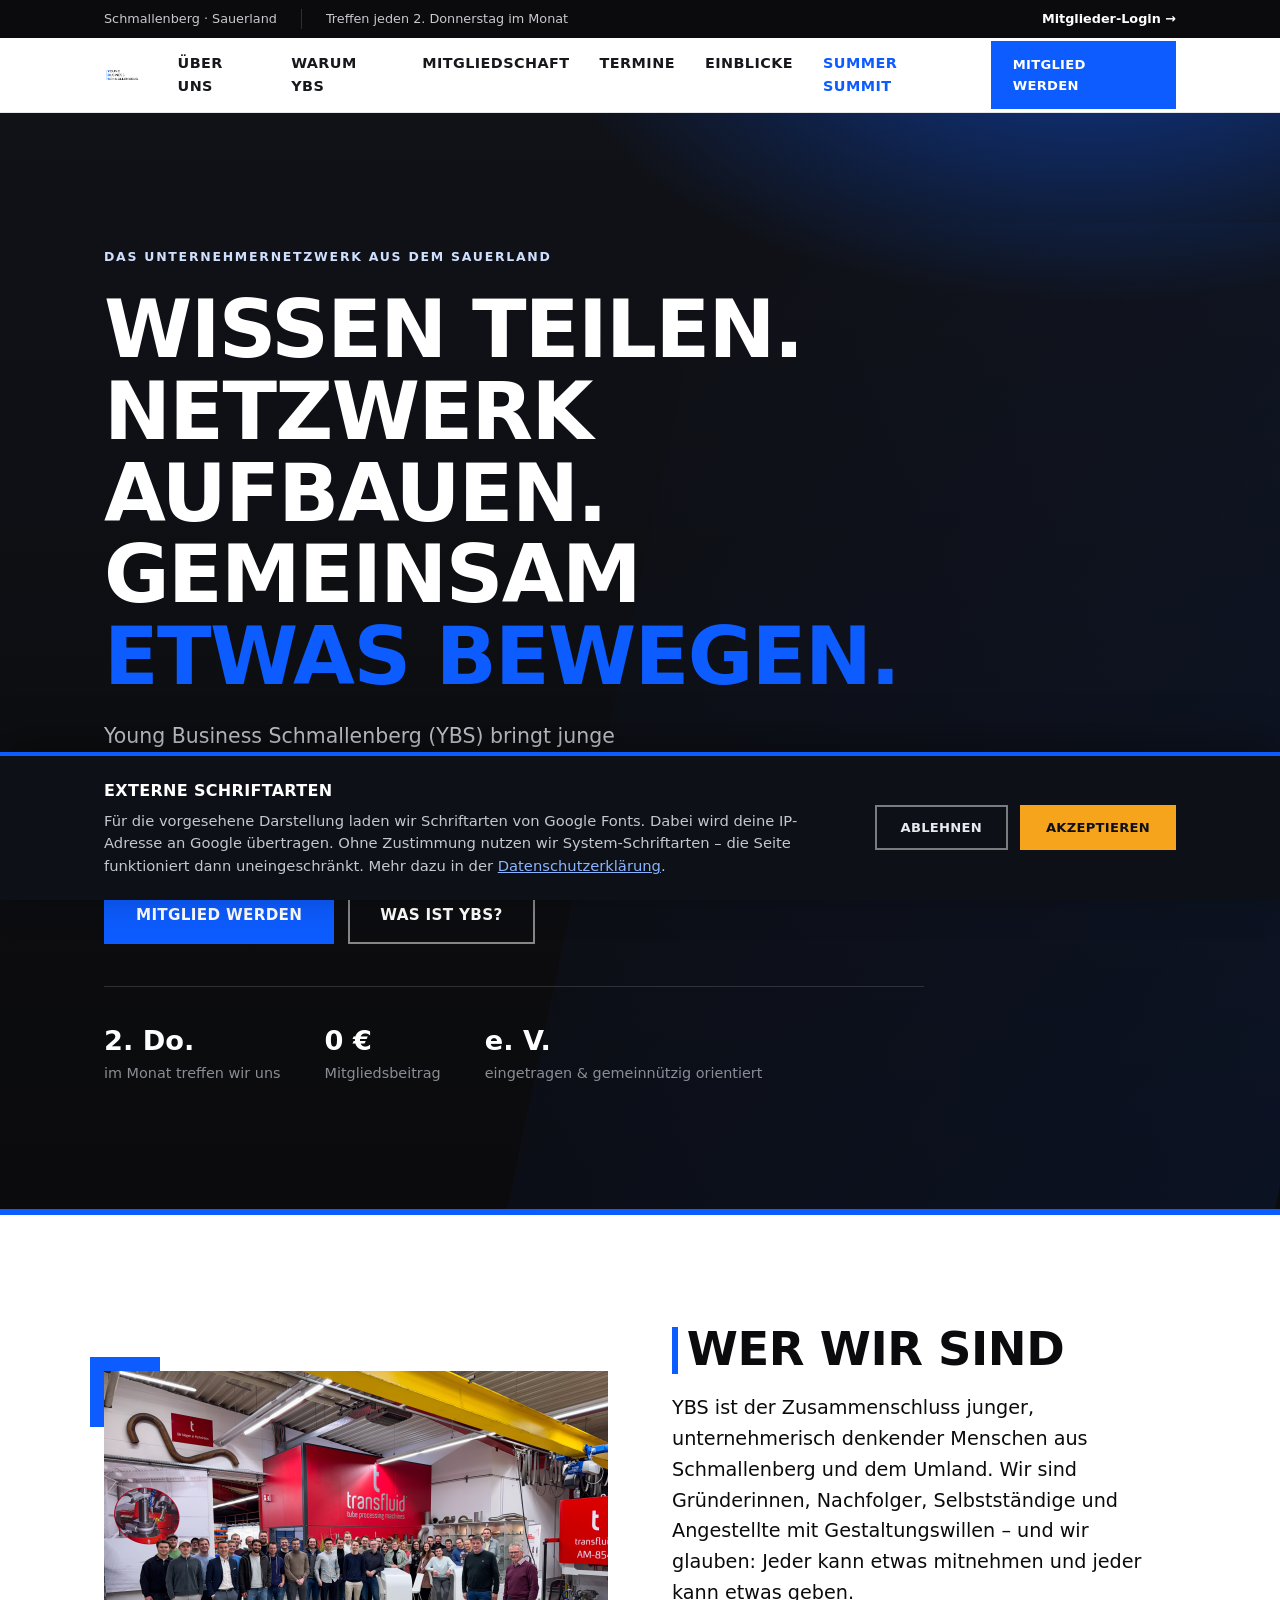
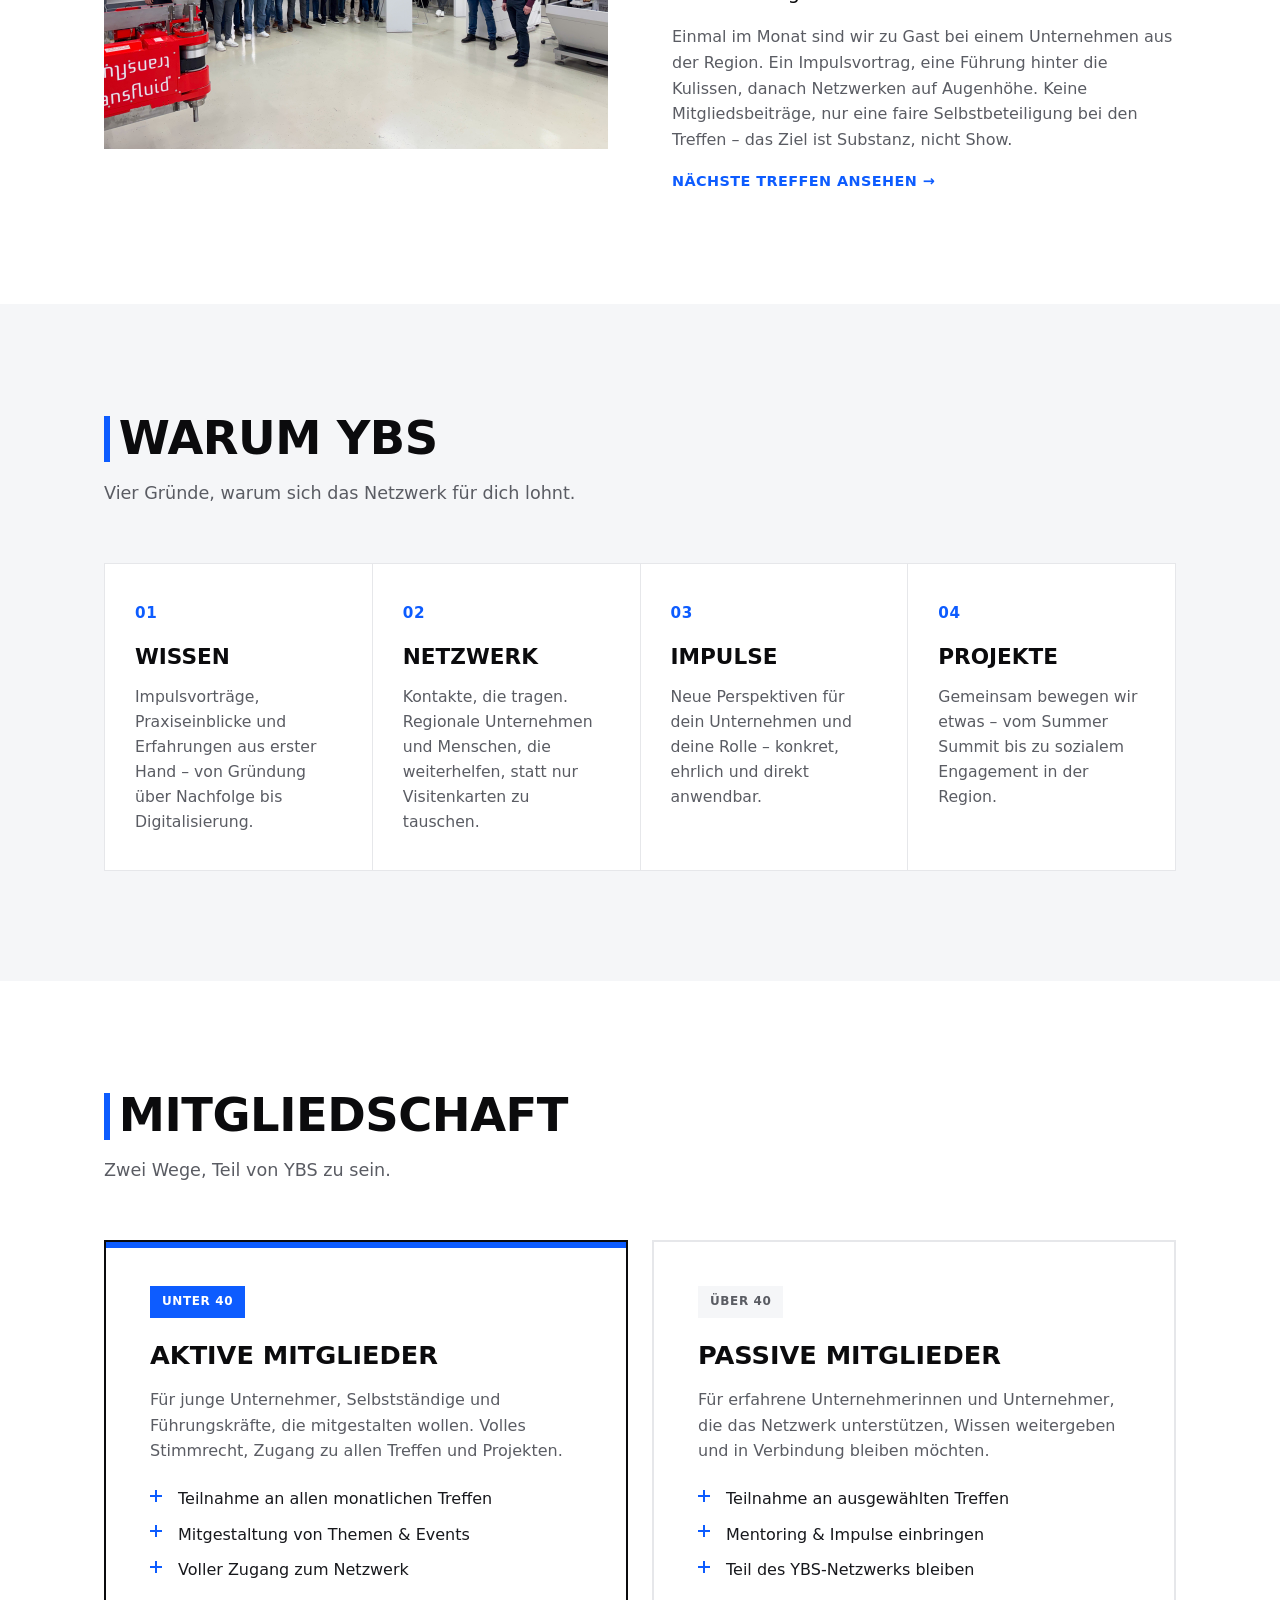
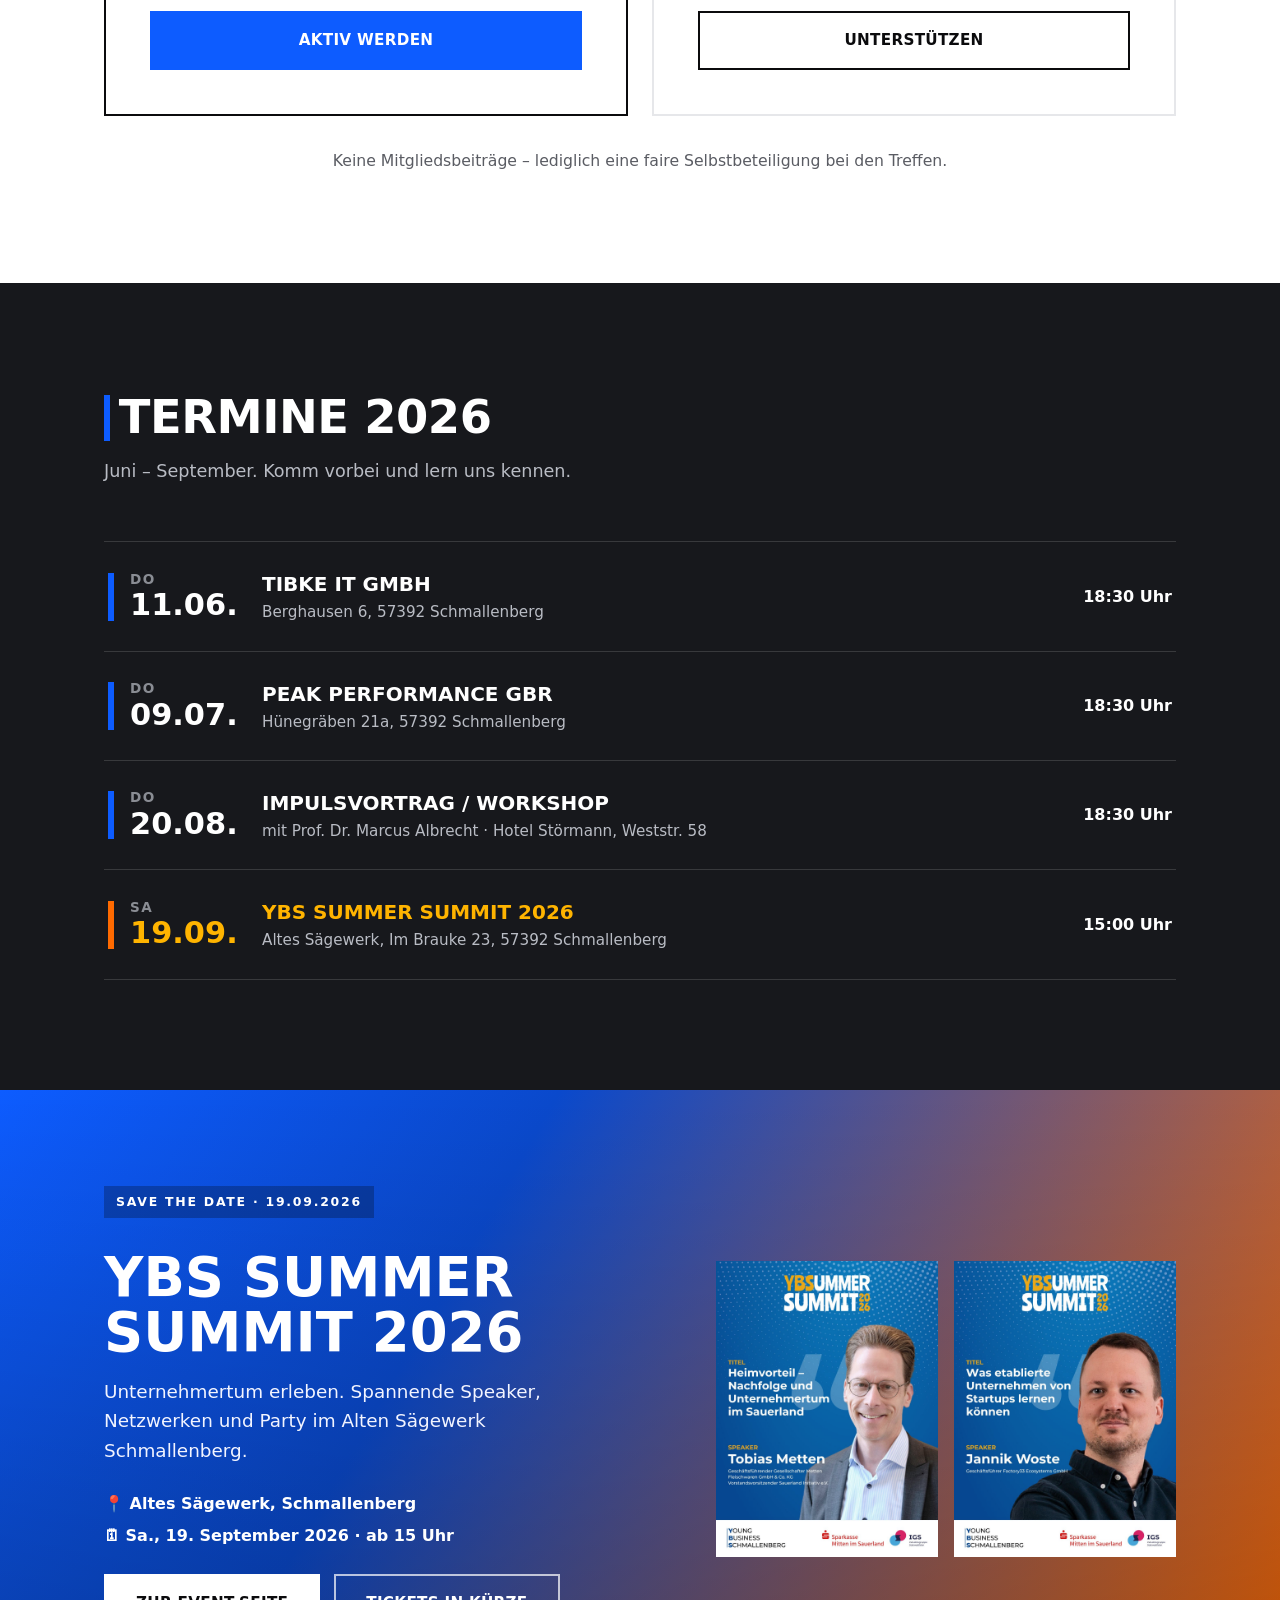
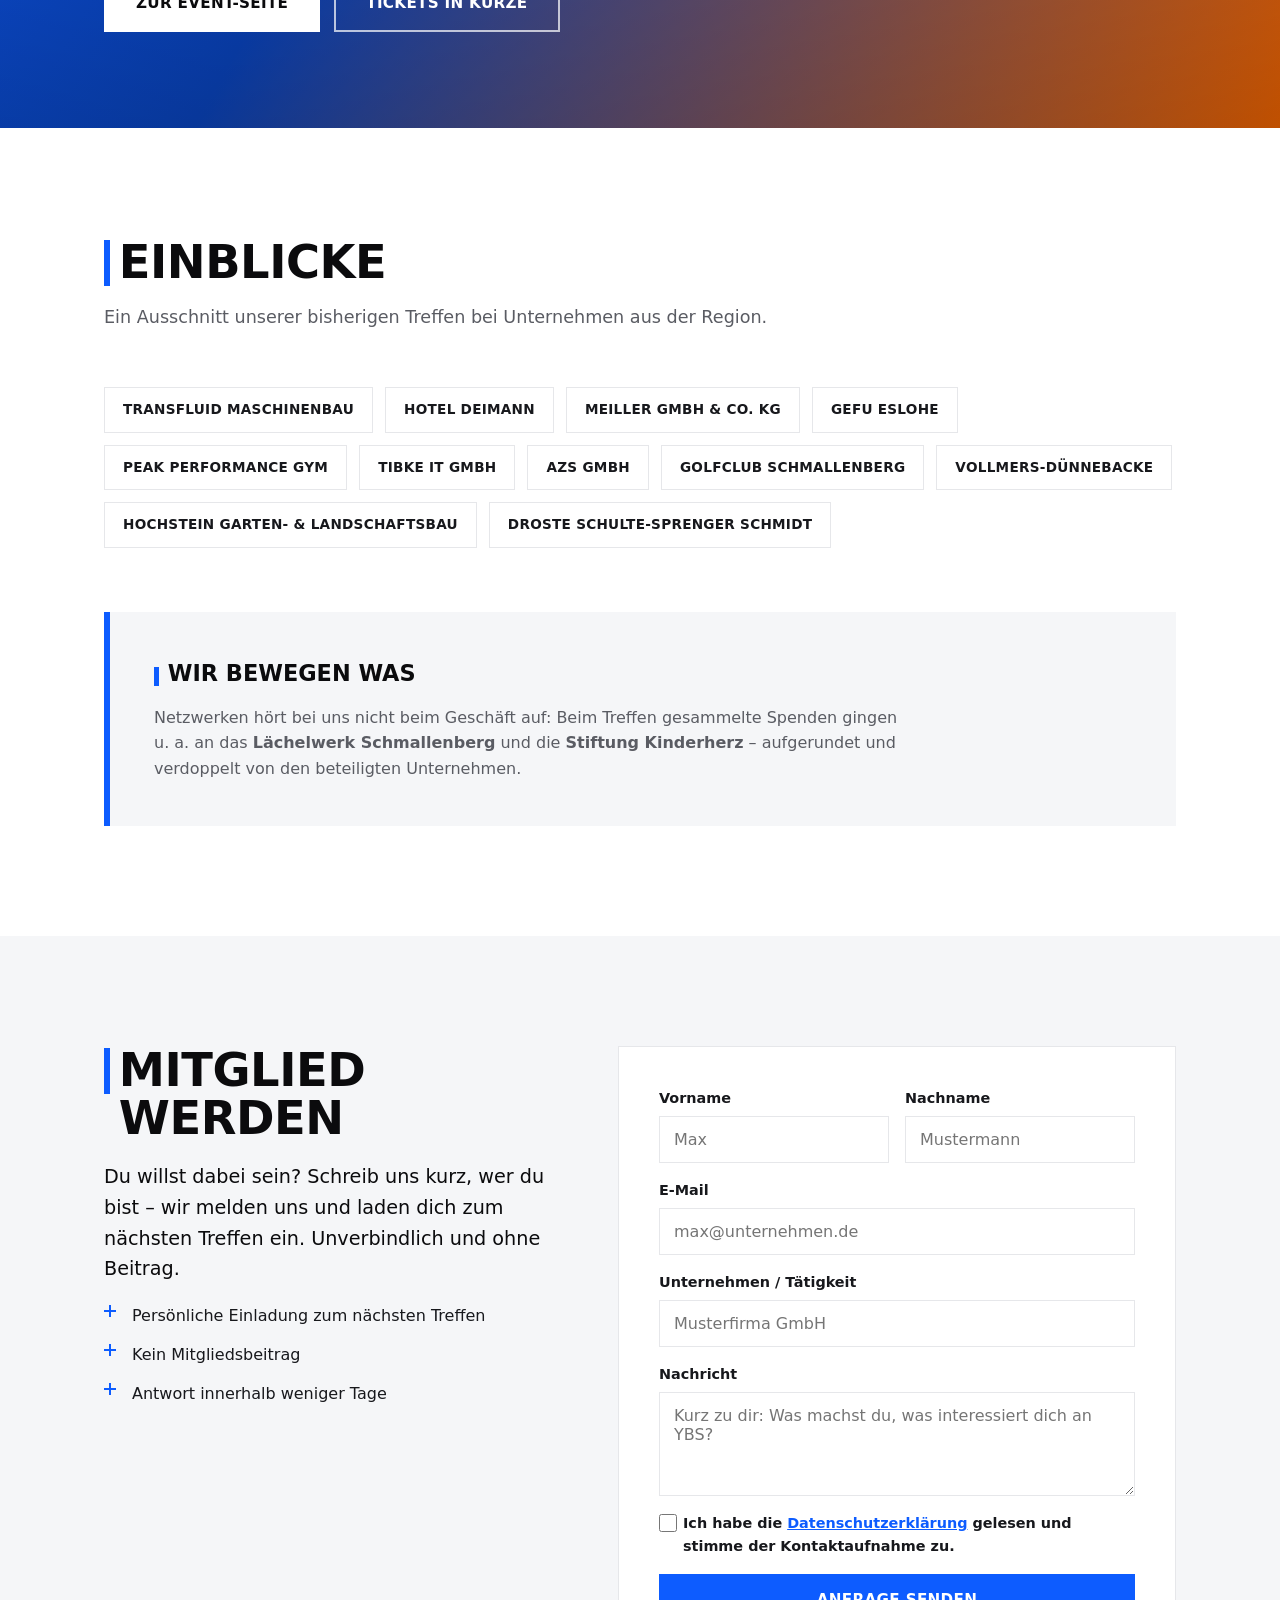
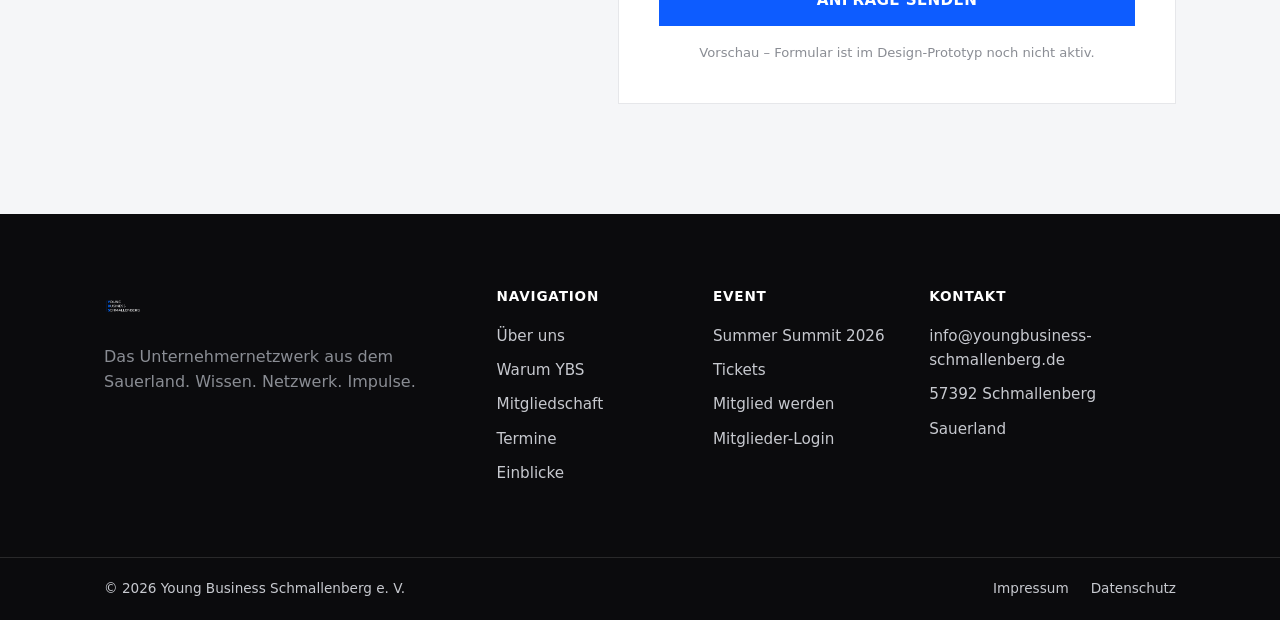
==== commit be0d242d: "DSGVO: Consent-Banner – Google Fonts erst nach Einwilligung laden Co-Authored-By: Claude Opus 4.8 <n" ====
--- a/hauptseite.html
+++ b/hauptseite.html
@@ -5,9 +5,18 @@
   <meta name="viewport" content="width=device-width, initial-scale=1" />
   <title>Young Business Schmallenberg – Wissen. Netzwerk. Impulse.</title>
   <meta name="description" content="Young Business Schmallenberg (YBS) – das Netzwerk für junge Unternehmerinnen, Unternehmer und Macher im Sauerland. Wissen teilen, Netzwerk aufbauen, gemeinsam etwas bewegen." />
-  <link rel="preconnect" href="https://fonts.googleapis.com" />
-  <link rel="preconnect" href="https://fonts.gstatic.com" crossorigin />
-  <link href="https://fonts.googleapis.com/css2?family=Archivo:wght@400;500;600;700;800;900&family=Inter:wght@400;500;600;700&display=swap" rel="stylesheet" />
+  <!-- Google Fonts werden erst nach Einwilligung geladen (siehe Consent-Banner) -->
+  <script>
+    window.__loadFonts = function () {
+      if (document.getElementById('gfonts')) return;
+      var l = document.createElement('link');
+      l.id = 'gfonts'; l.rel = 'stylesheet';
+      l.href = 'https://fonts.googleapis.com/css2?family=Archivo:wght@400;500;600;700;800;900&family=Inter:wght@400;500;600;700&display=swap';
+      document.head.appendChild(l);
+    };
+    try { if (localStorage.getItem('ybs-consent') === 'accepted') window.__loadFonts(); } catch (e) {}
+  </script>
+  <link rel="stylesheet" href="consent.css" />
   <link rel="stylesheet" href="styles.css" />
 </head>
 <body>
@@ -380,5 +389,6 @@
     }, { threshold: 0.12 });
     document.querySelectorAll('.section, .hero__content').forEach(el => { el.classList.add('reveal'); io.observe(el); });
   </script>
+  <script src="consent.js" defer></script>
 </body>
 </html>
--- a/consent.css
+++ b/consent.css
@@ -0,0 +1,45 @@
+/* ============================================================
+   YBS – Consent-Banner (DSGVO)
+   Lädt externe Schriftarten (Google Fonts) erst nach Zustimmung.
+   Eigenständig, unabhängig vom jeweiligen Seiten-Design.
+   ============================================================ */
+
+.consent{
+  position:fixed;left:0;right:0;bottom:0;z-index:2000;
+  background:#0d1016;color:#e8eaef;
+  border-top:4px solid #0d5cff;
+  box-shadow:0 -10px 40px rgba(0,0,0,.35);
+  font-family:'Inter',system-ui,-apple-system,'Segoe UI',sans-serif;
+  transform:translateY(110%);transition:transform .35s ease;
+}
+.consent.is-visible{transform:translateY(0)}
+.consent__inner{
+  max-width:1200px;margin-inline:auto;padding:22px clamp(20px,5vw,64px);
+  display:flex;align-items:center;gap:28px;flex-wrap:wrap;
+}
+.consent__text{flex:1 1 460px;min-width:280px}
+.consent__title{
+  font-family:'Archivo','Inter',system-ui,sans-serif;
+  font-weight:800;text-transform:uppercase;letter-spacing:.02em;
+  font-size:1rem;margin-bottom:6px;color:#fff;
+}
+.consent__text p{font-size:.92rem;line-height:1.55;color:#c3c7d0;margin:0}
+.consent__text a{color:#8ab4ff;text-decoration:underline}
+.consent__actions{display:flex;gap:12px;flex:0 0 auto;flex-wrap:wrap}
+.consent__btn{
+  font-family:'Archivo','Inter',system-ui,sans-serif;
+  font-weight:800;text-transform:uppercase;letter-spacing:.02em;
+  font-size:.82rem;padding:13px 24px;border-radius:0;cursor:pointer;
+  border:2px solid transparent;transition:background .2s ease,color .2s ease,border-color .2s ease,transform .15s ease;
+}
+.consent__btn:hover{transform:translateY(-2px)}
+.consent__btn--accept{background:#f6a41c;color:#0d1016}
+.consent__btn--accept:hover{background:#ffc043}
+.consent__btn--decline{background:transparent;color:#e8eaef;border-color:rgba(255,255,255,.45)}
+.consent__btn--decline:hover{background:#fff;color:#0d1016;border-color:#fff}
+@media(max-width:640px){
+  .consent__inner{gap:16px}
+  .consent__actions{width:100%}
+  .consent__btn{flex:1 1 auto;text-align:center}
+}
+@media(prefers-reduced-motion:reduce){.consent{transition:none}.consent__btn:hover{transform:none}}
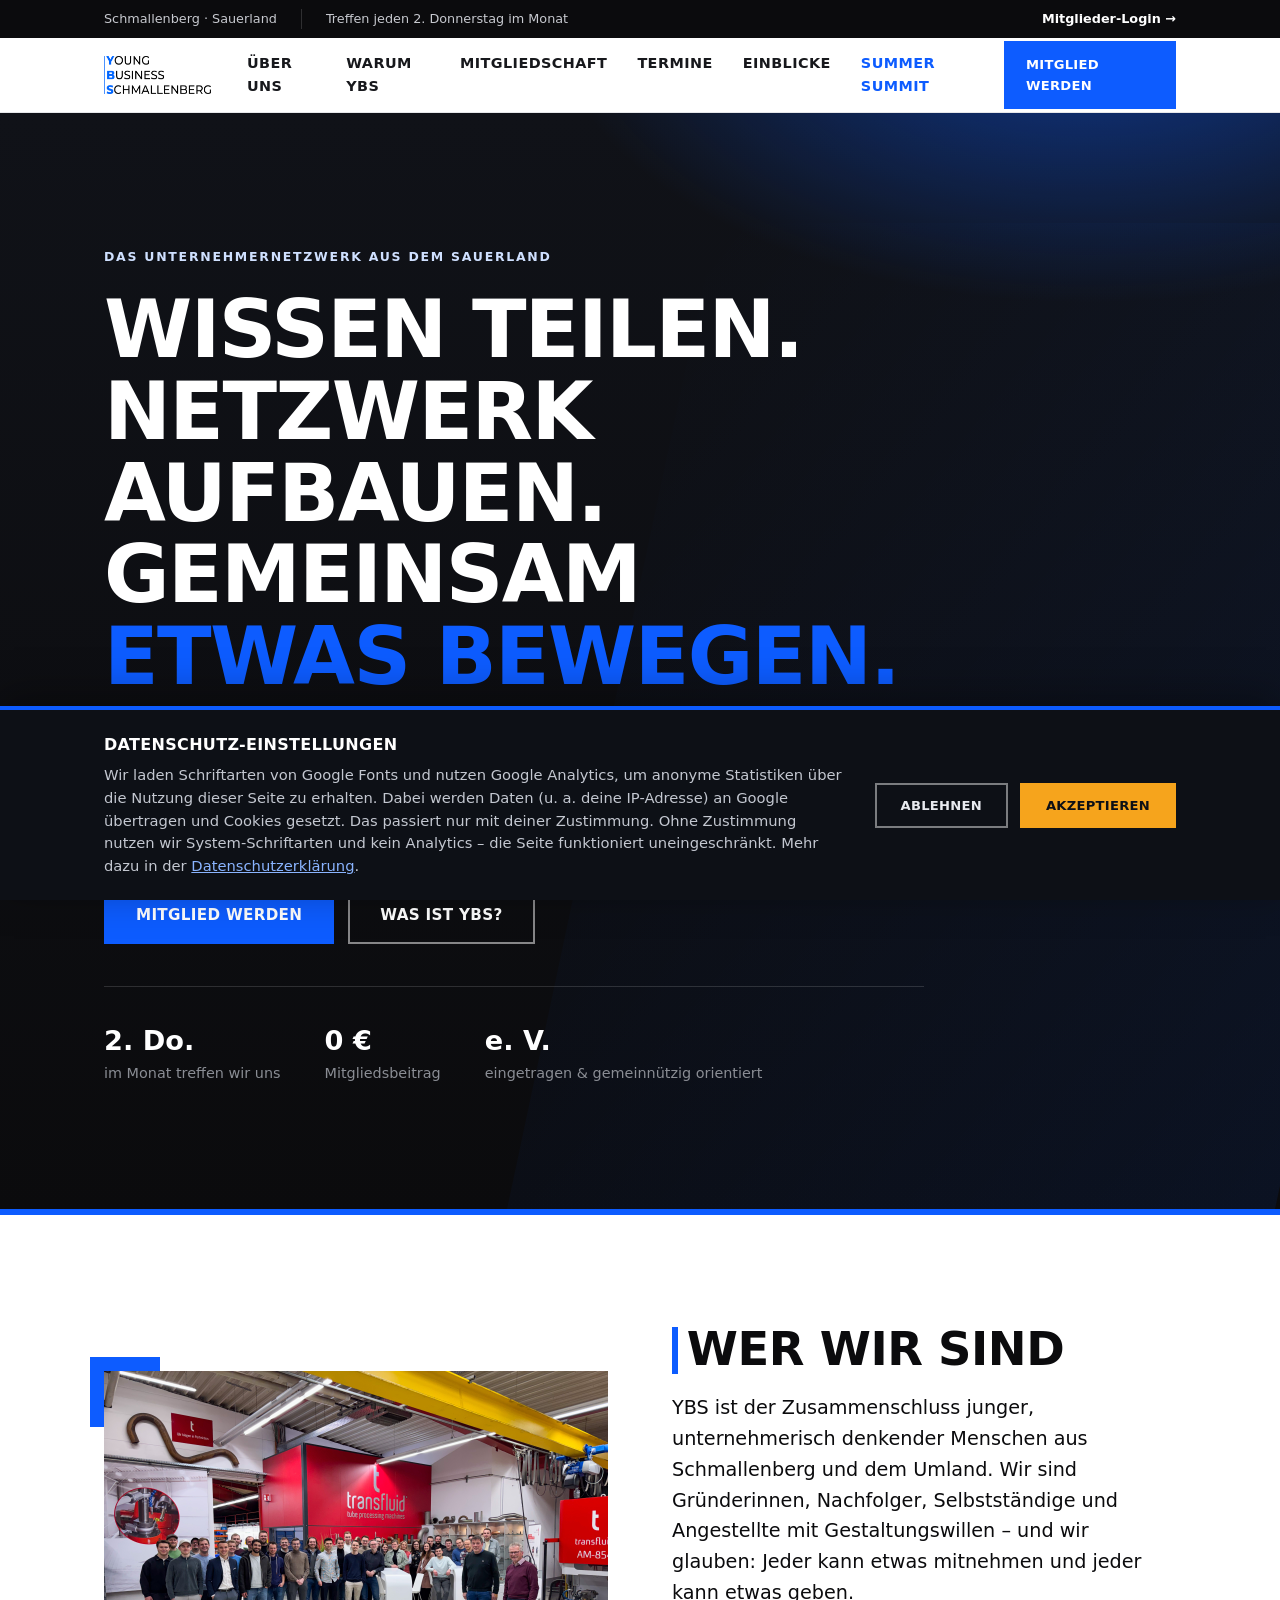
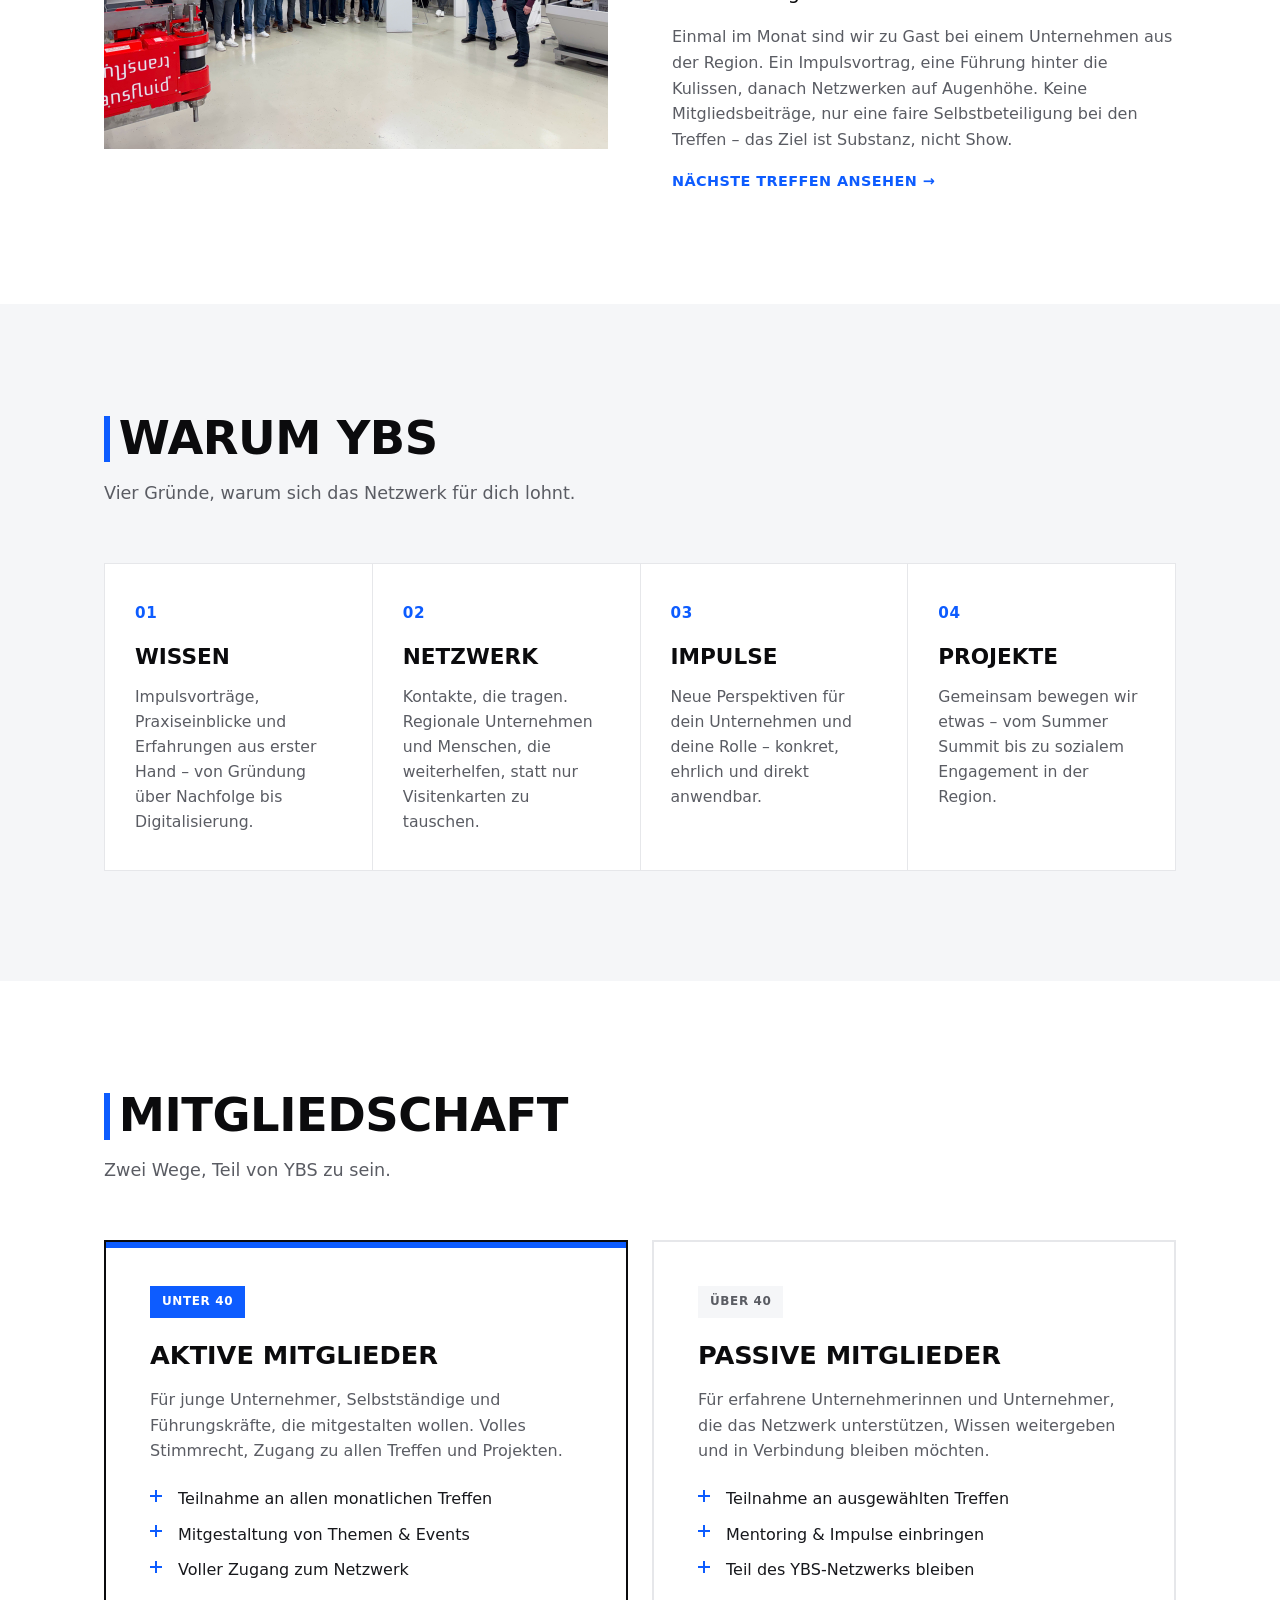
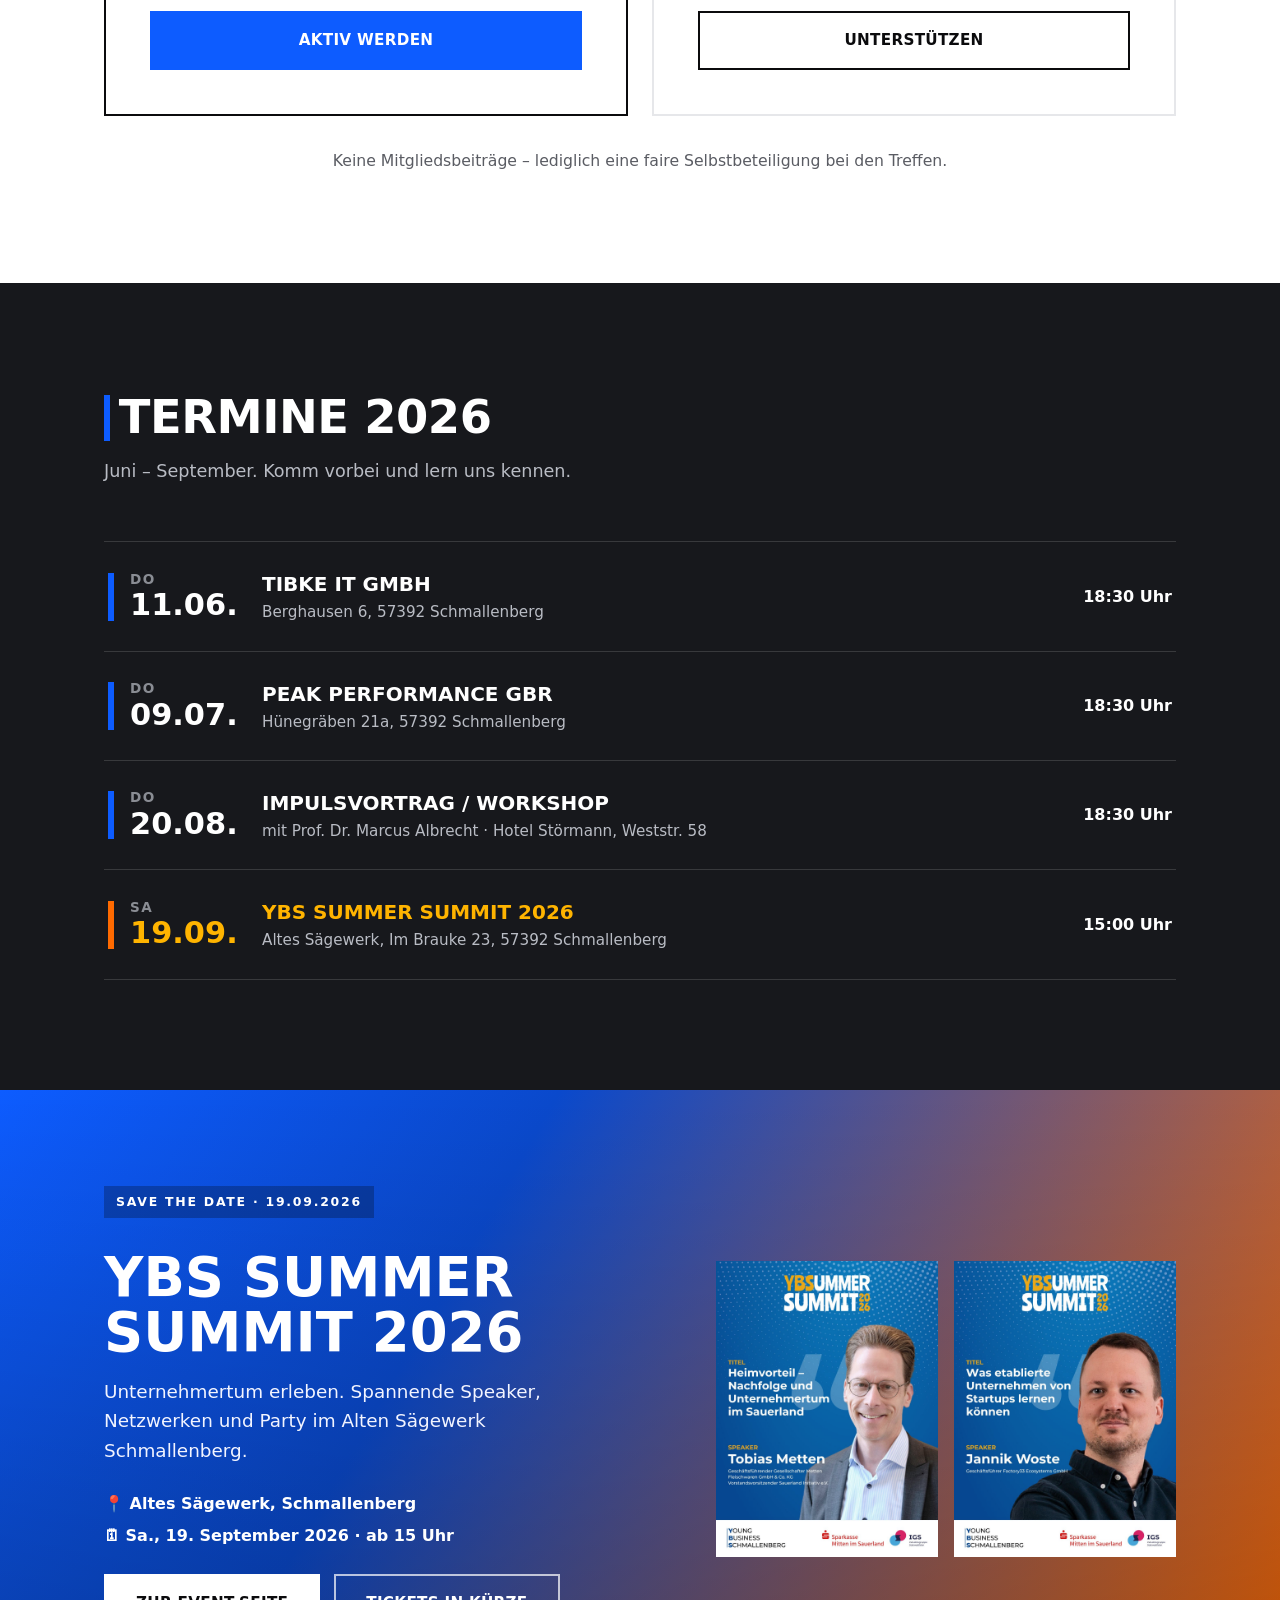
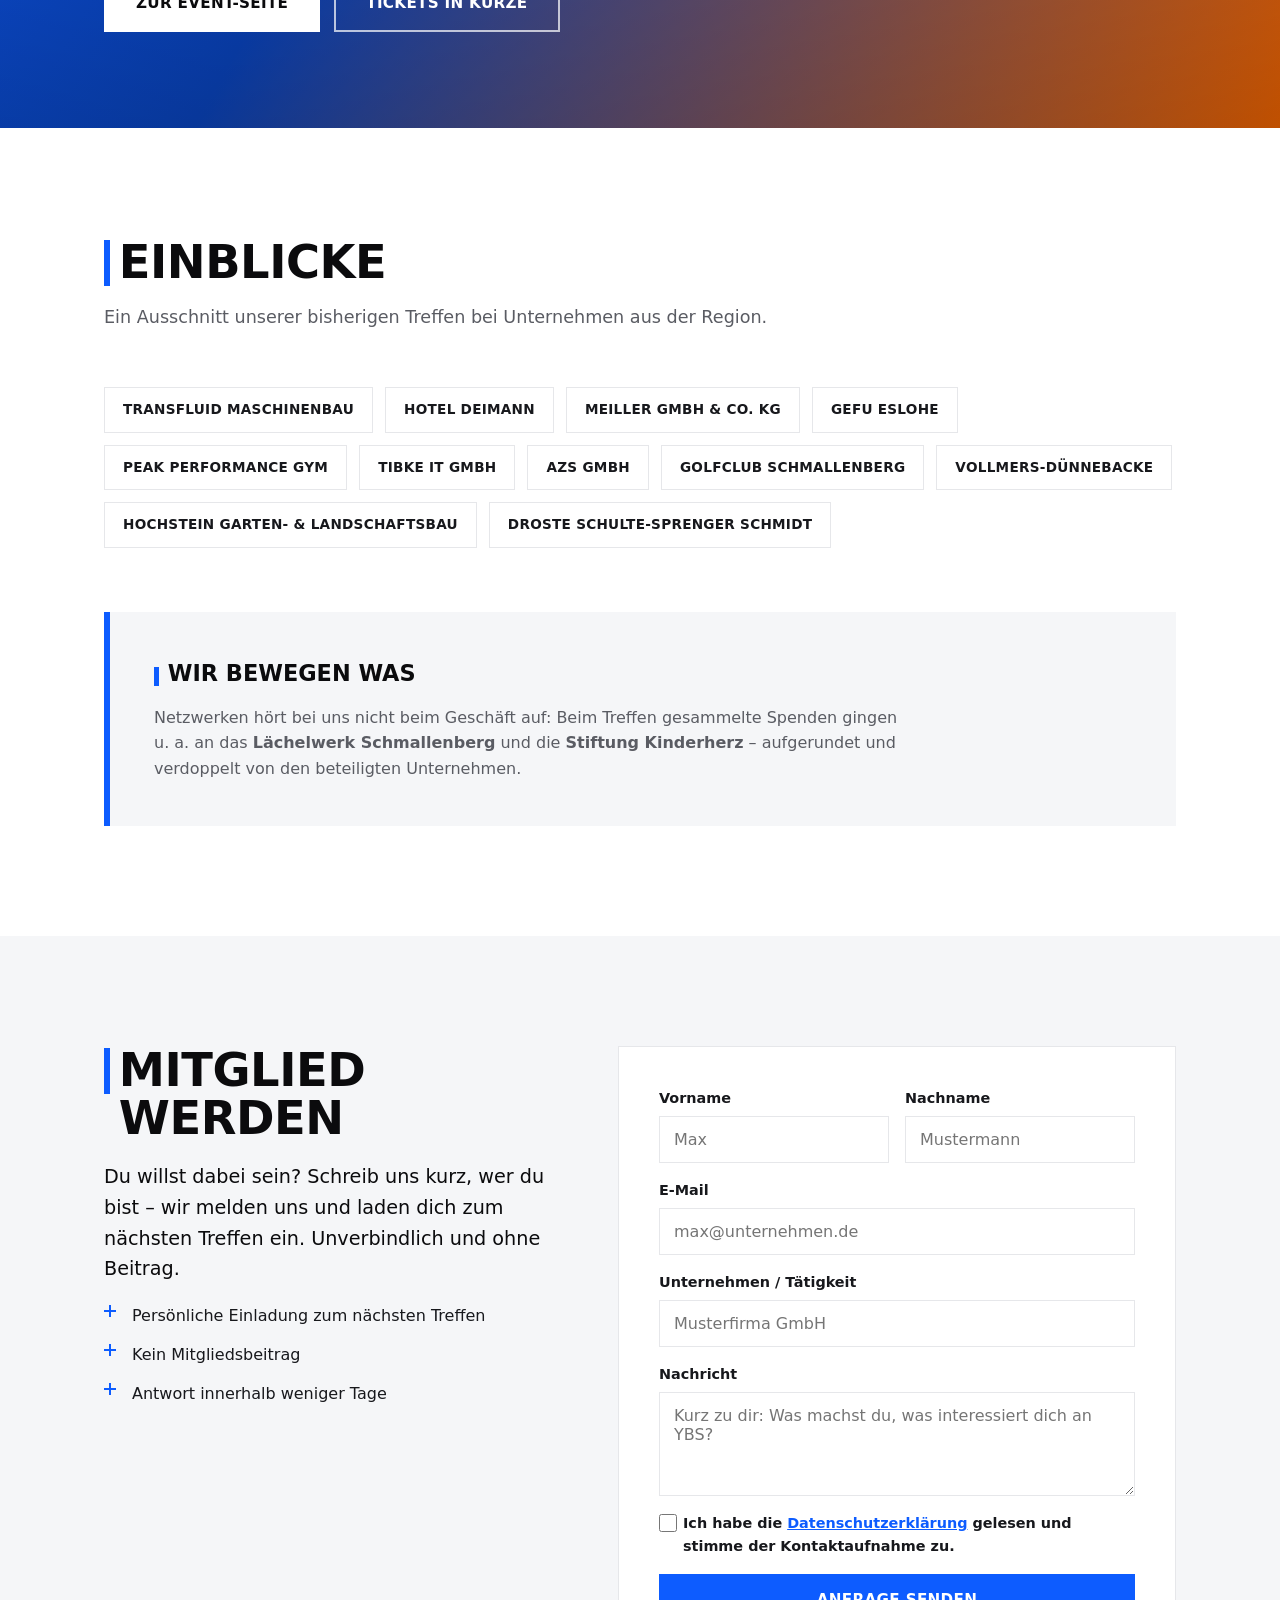
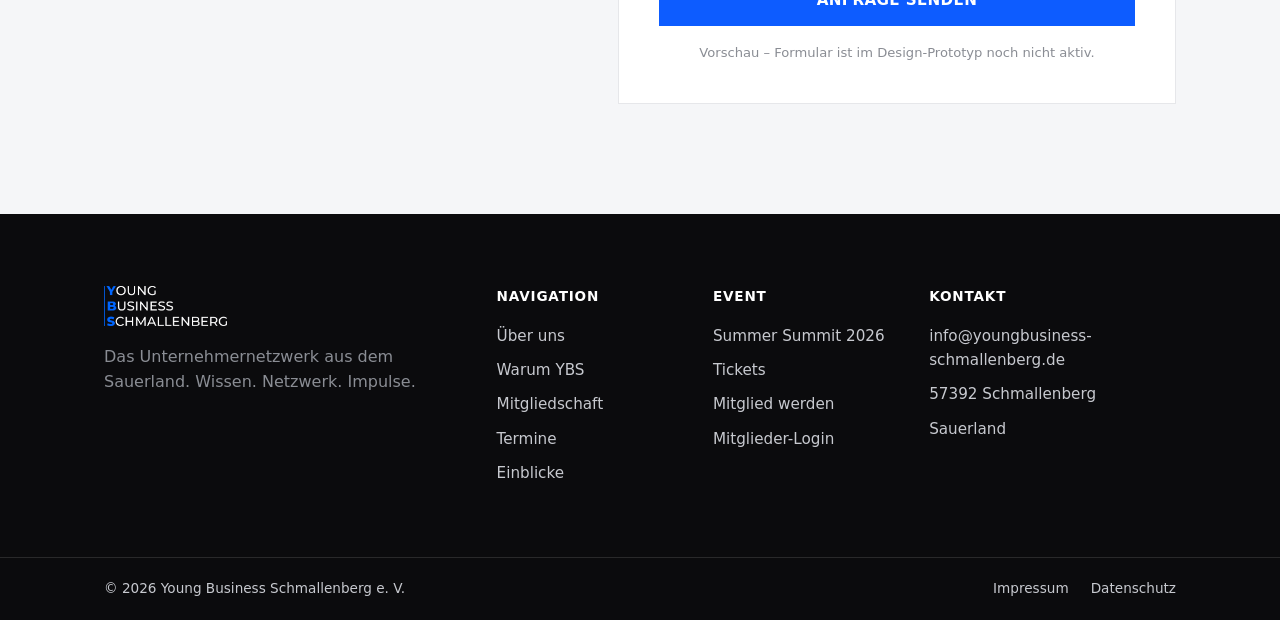
==== commit 535e14dc: "Consent-Widerruf: Footer-Link 'Cookie-Einstellungen' öffnet Banner erneut; bei Ablehnen wird GA deak" ====
--- a/hauptseite.html
+++ b/hauptseite.html
@@ -389,6 +389,6 @@
     }, { threshold: 0.12 });
     document.querySelectorAll('.section, .hero__content').forEach(el => { el.classList.add('reveal'); io.observe(el); });
   </script>
-  <script src="consent.js" defer></script>
+  <script src="consent.js?v=2" defer></script>
 </body>
 </html>
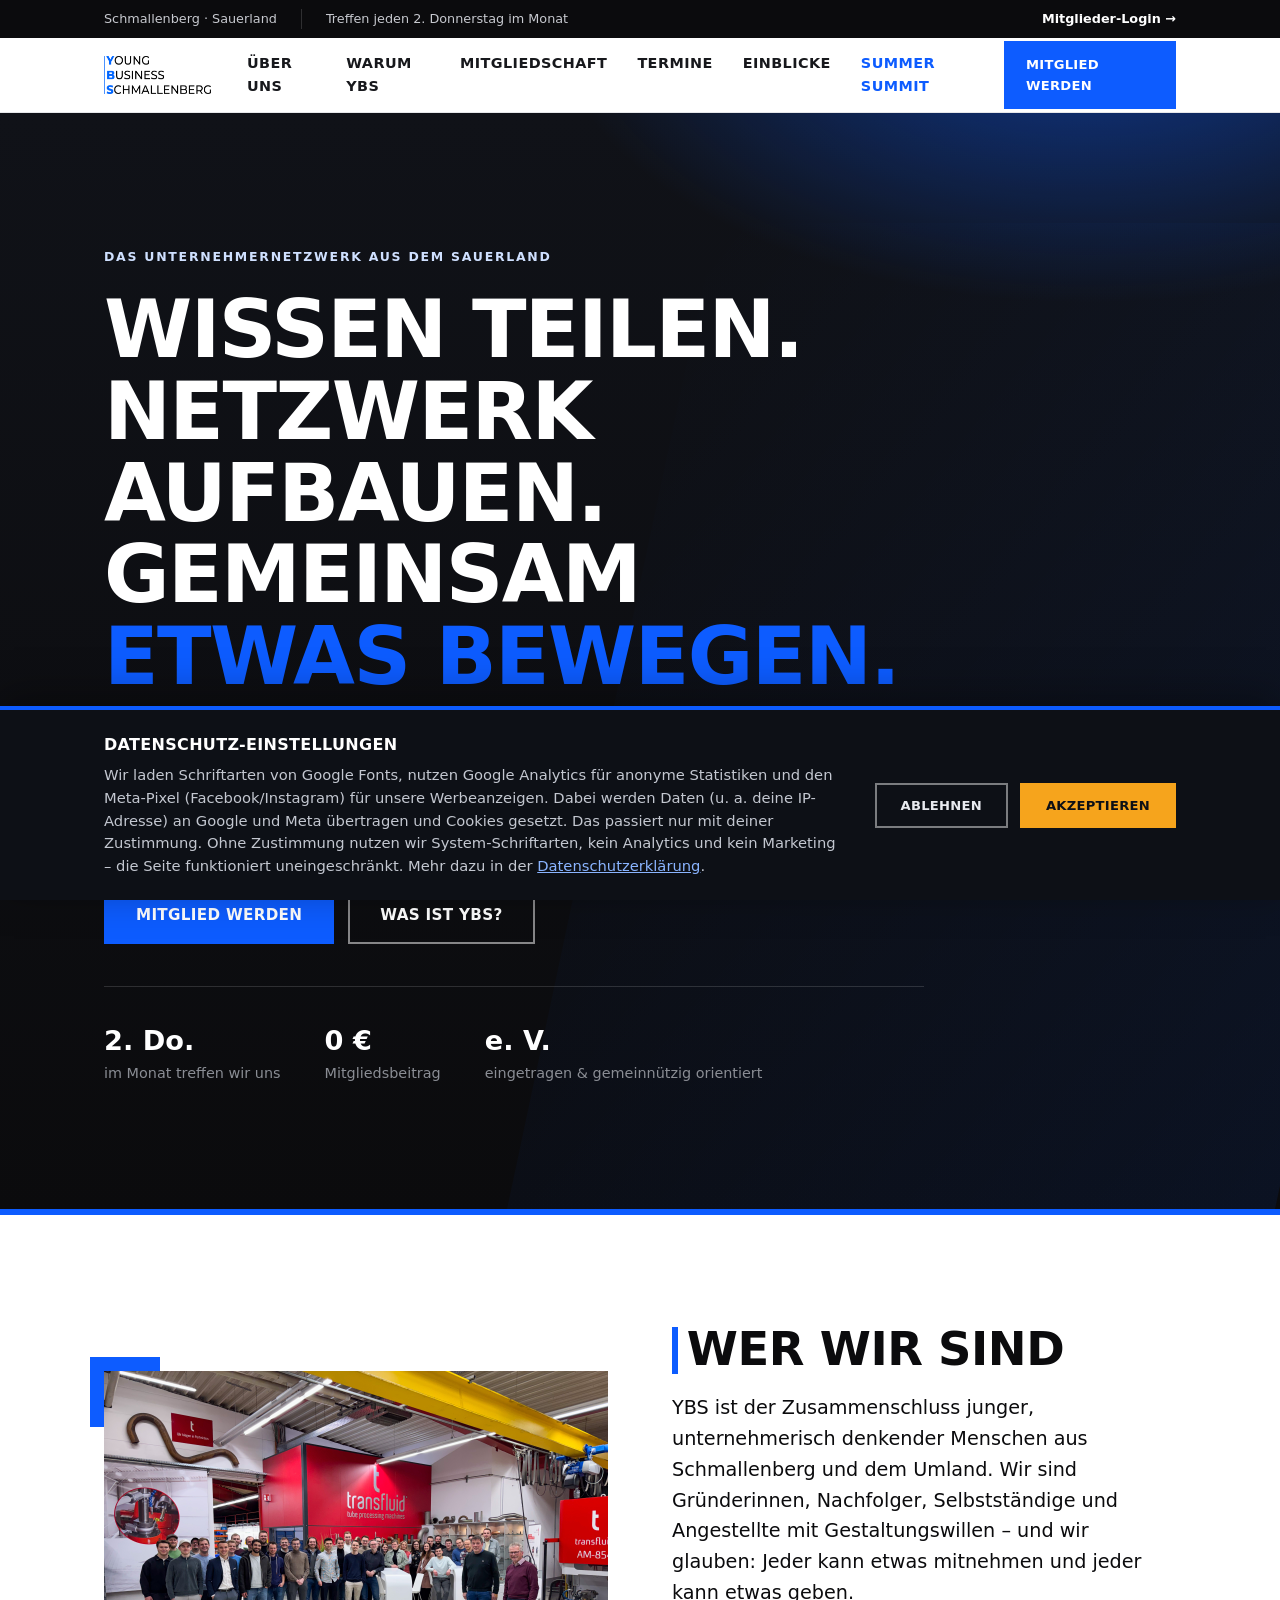
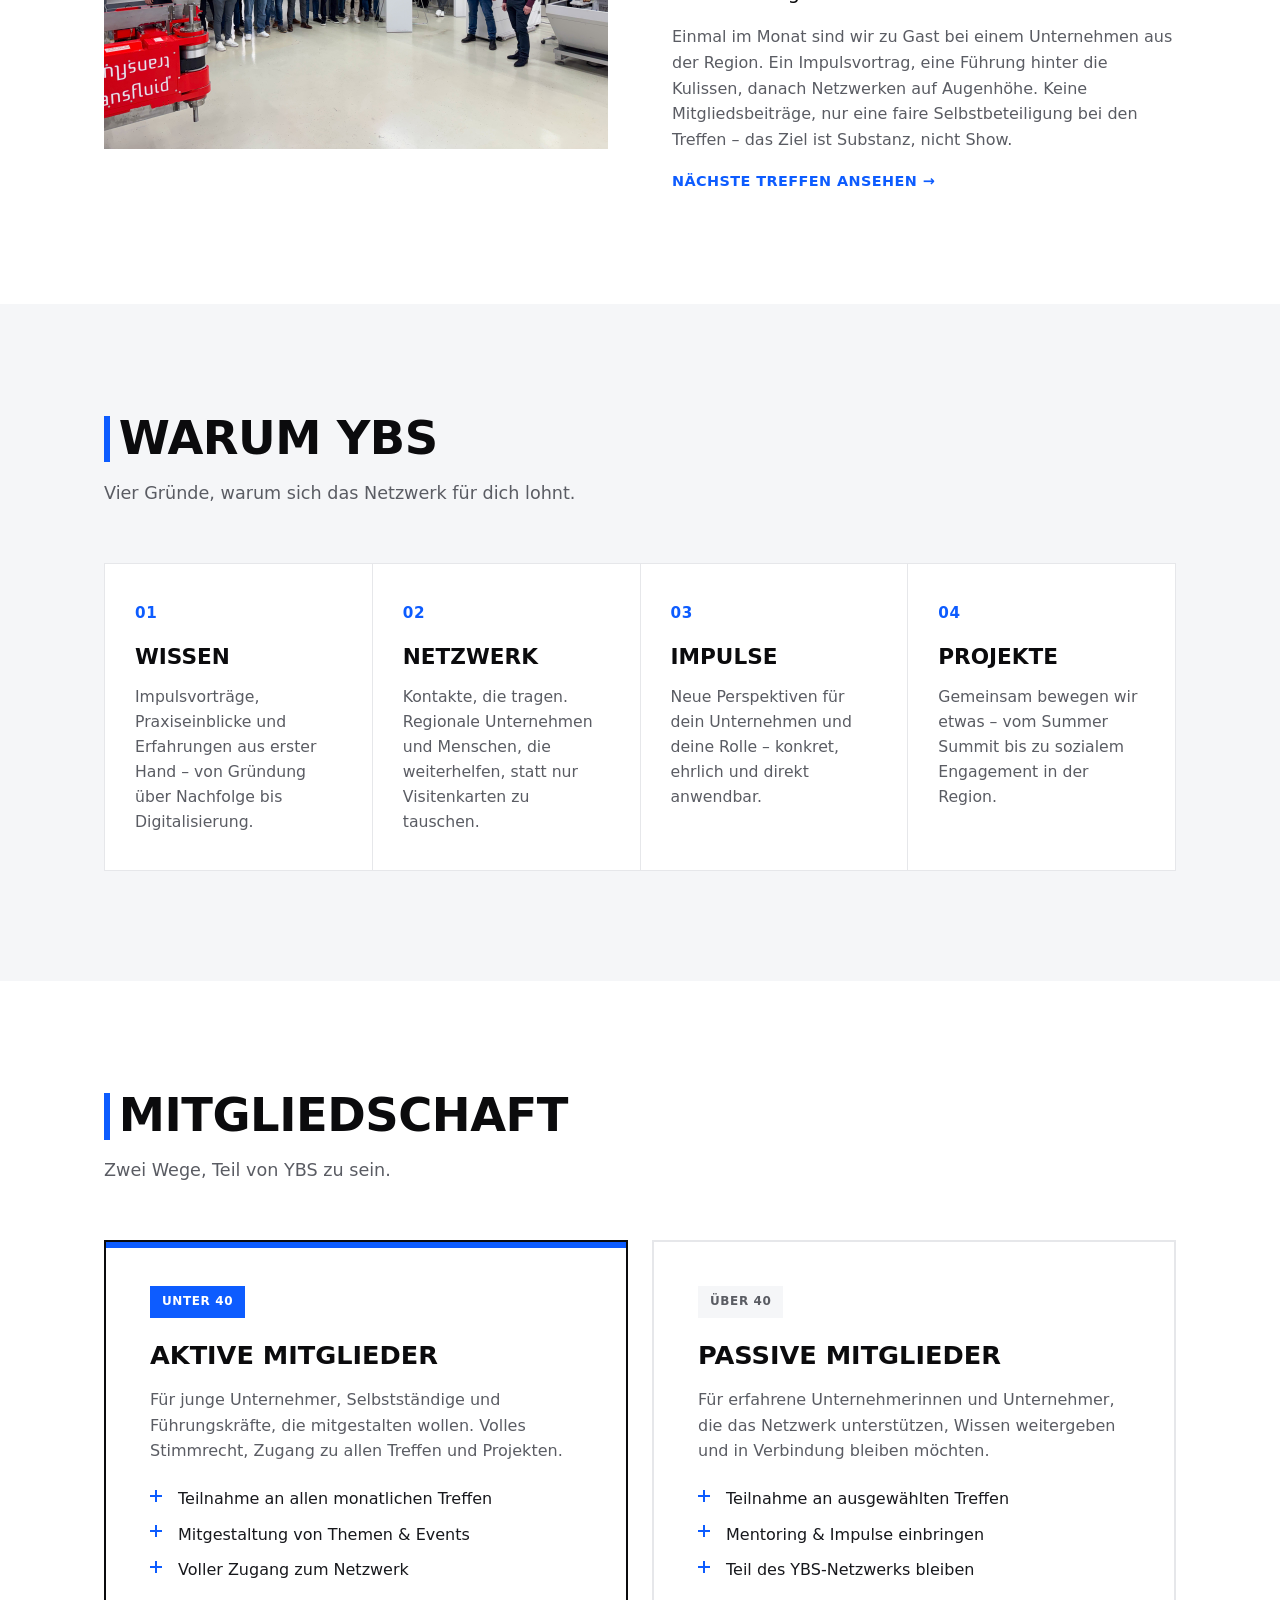
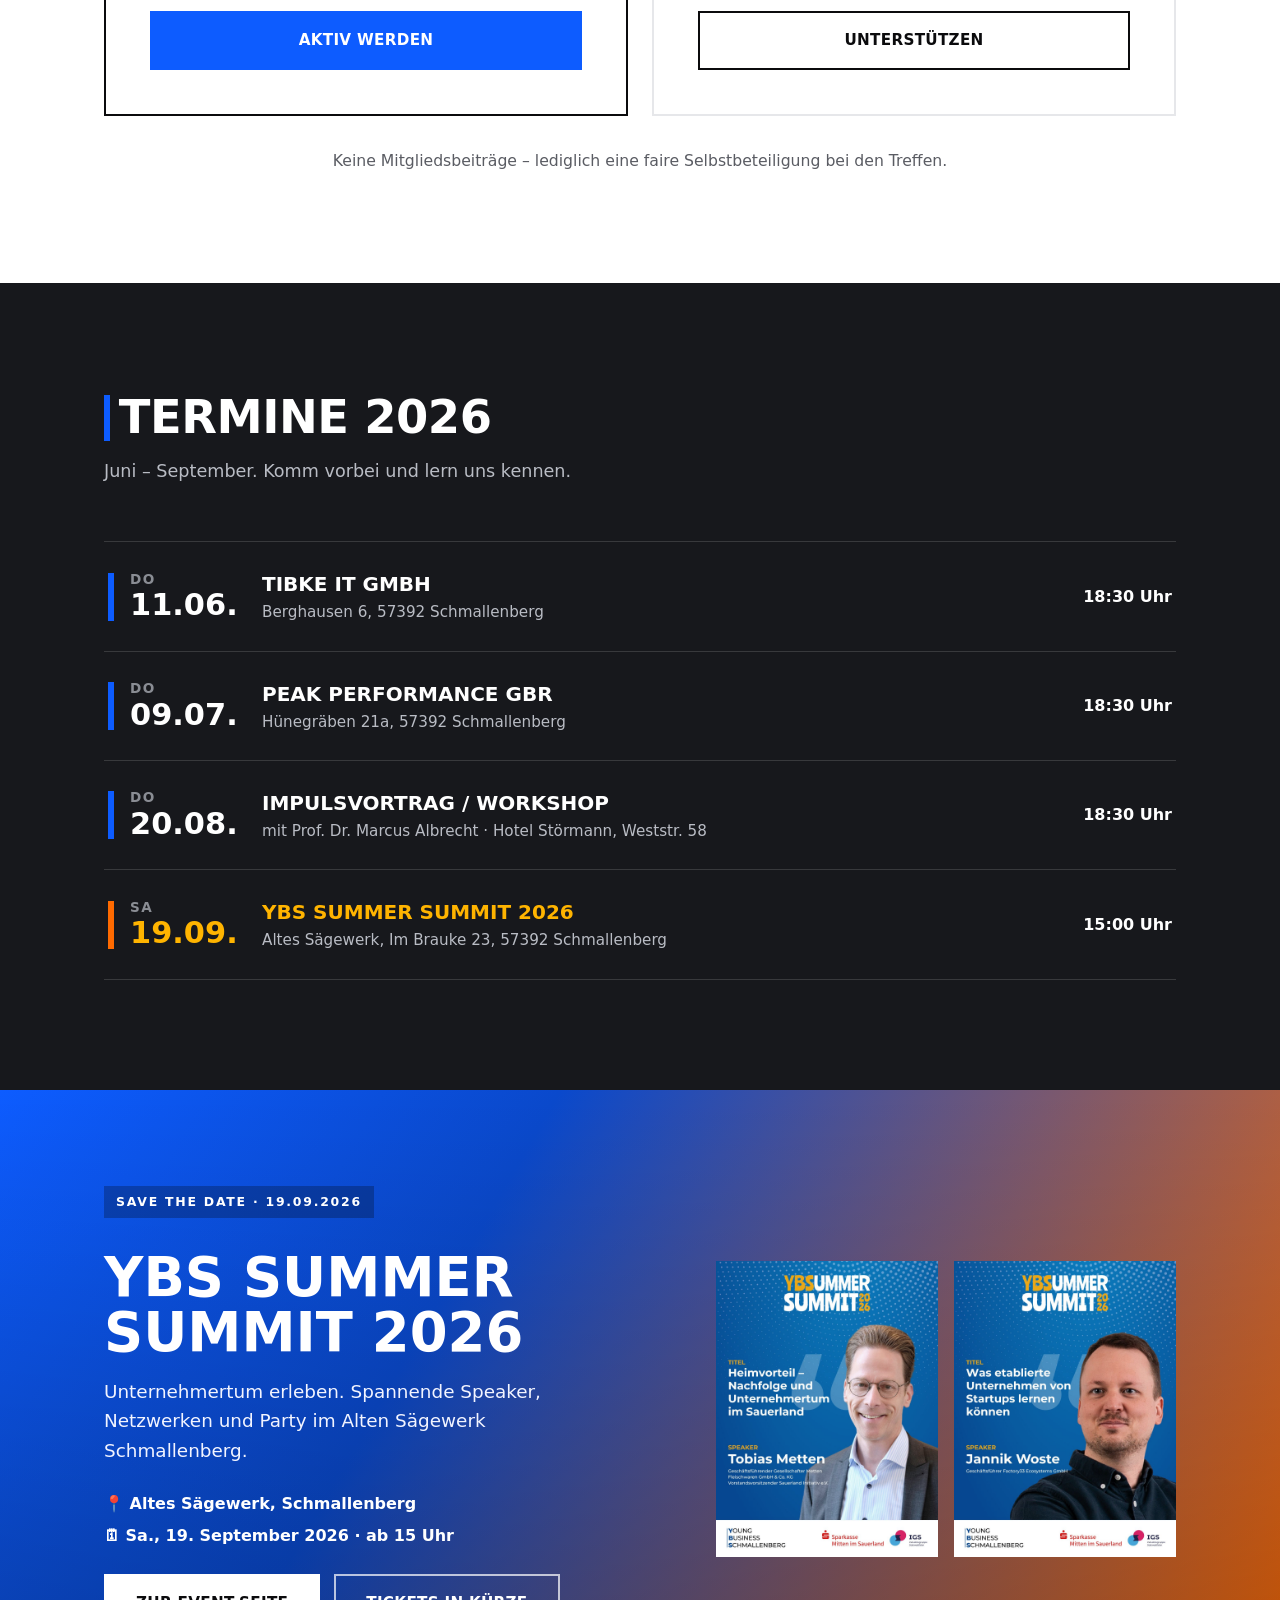
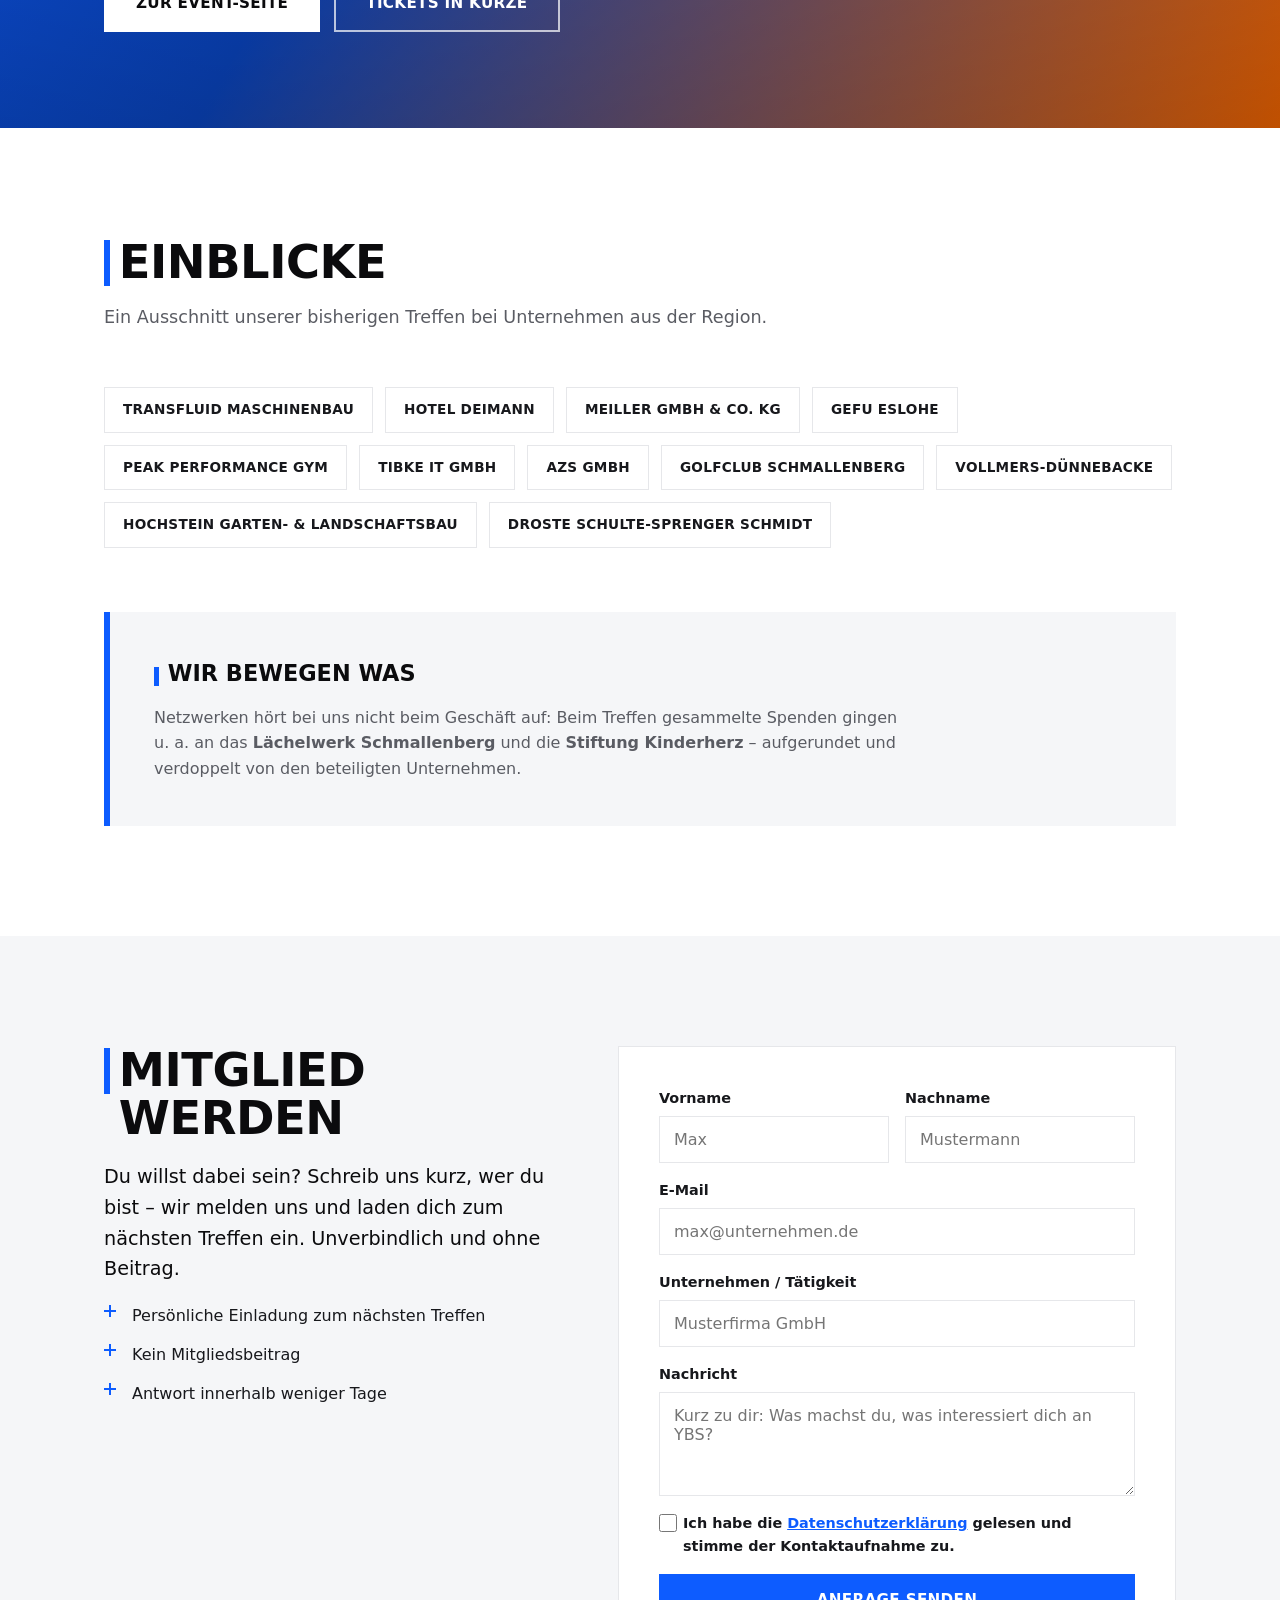
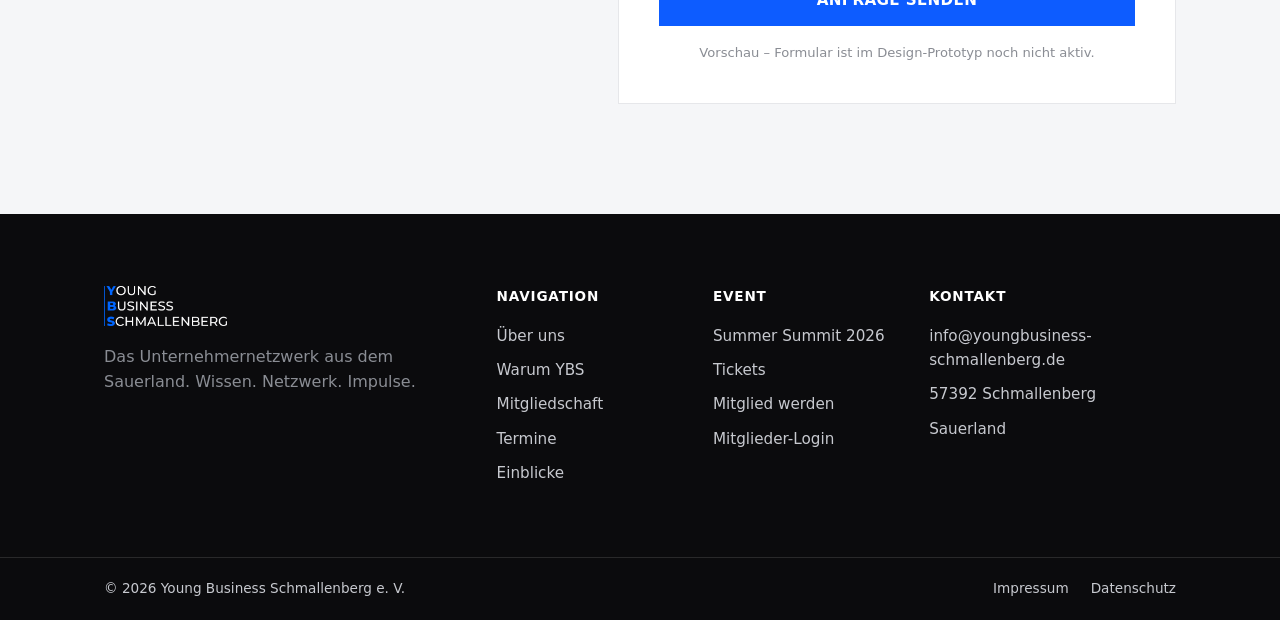
==== commit b924d772: "Meta-Pixel (ID 4493540670858181) einwilligungsbasiert eingebunden: lädt nur nach Consent; Banner-Tex" ====
--- a/hauptseite.html
+++ b/hauptseite.html
@@ -389,6 +389,6 @@
     }, { threshold: 0.12 });
     document.querySelectorAll('.section, .hero__content').forEach(el => { el.classList.add('reveal'); io.observe(el); });
   </script>
-  <script src="consent.js?v=2" defer></script>
+  <script src="consent.js?v=3" defer></script>
 </body>
 </html>
